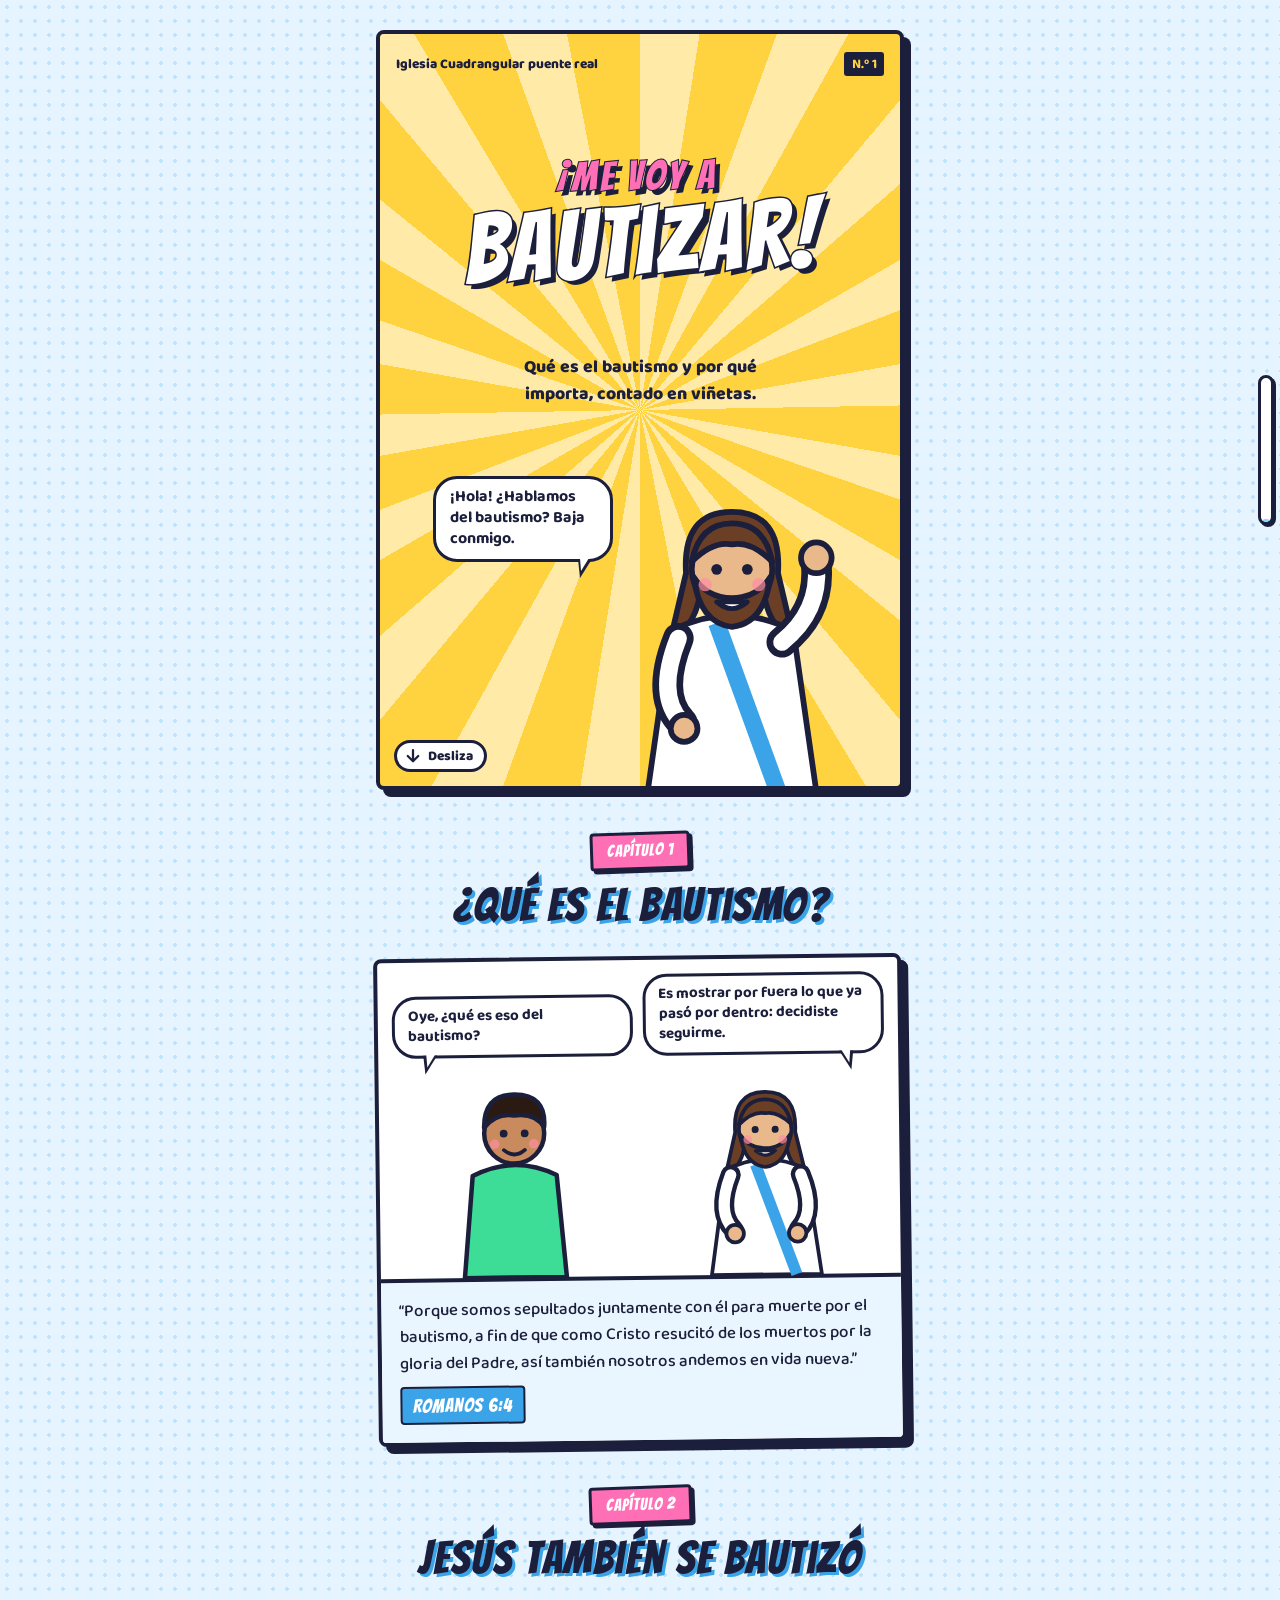
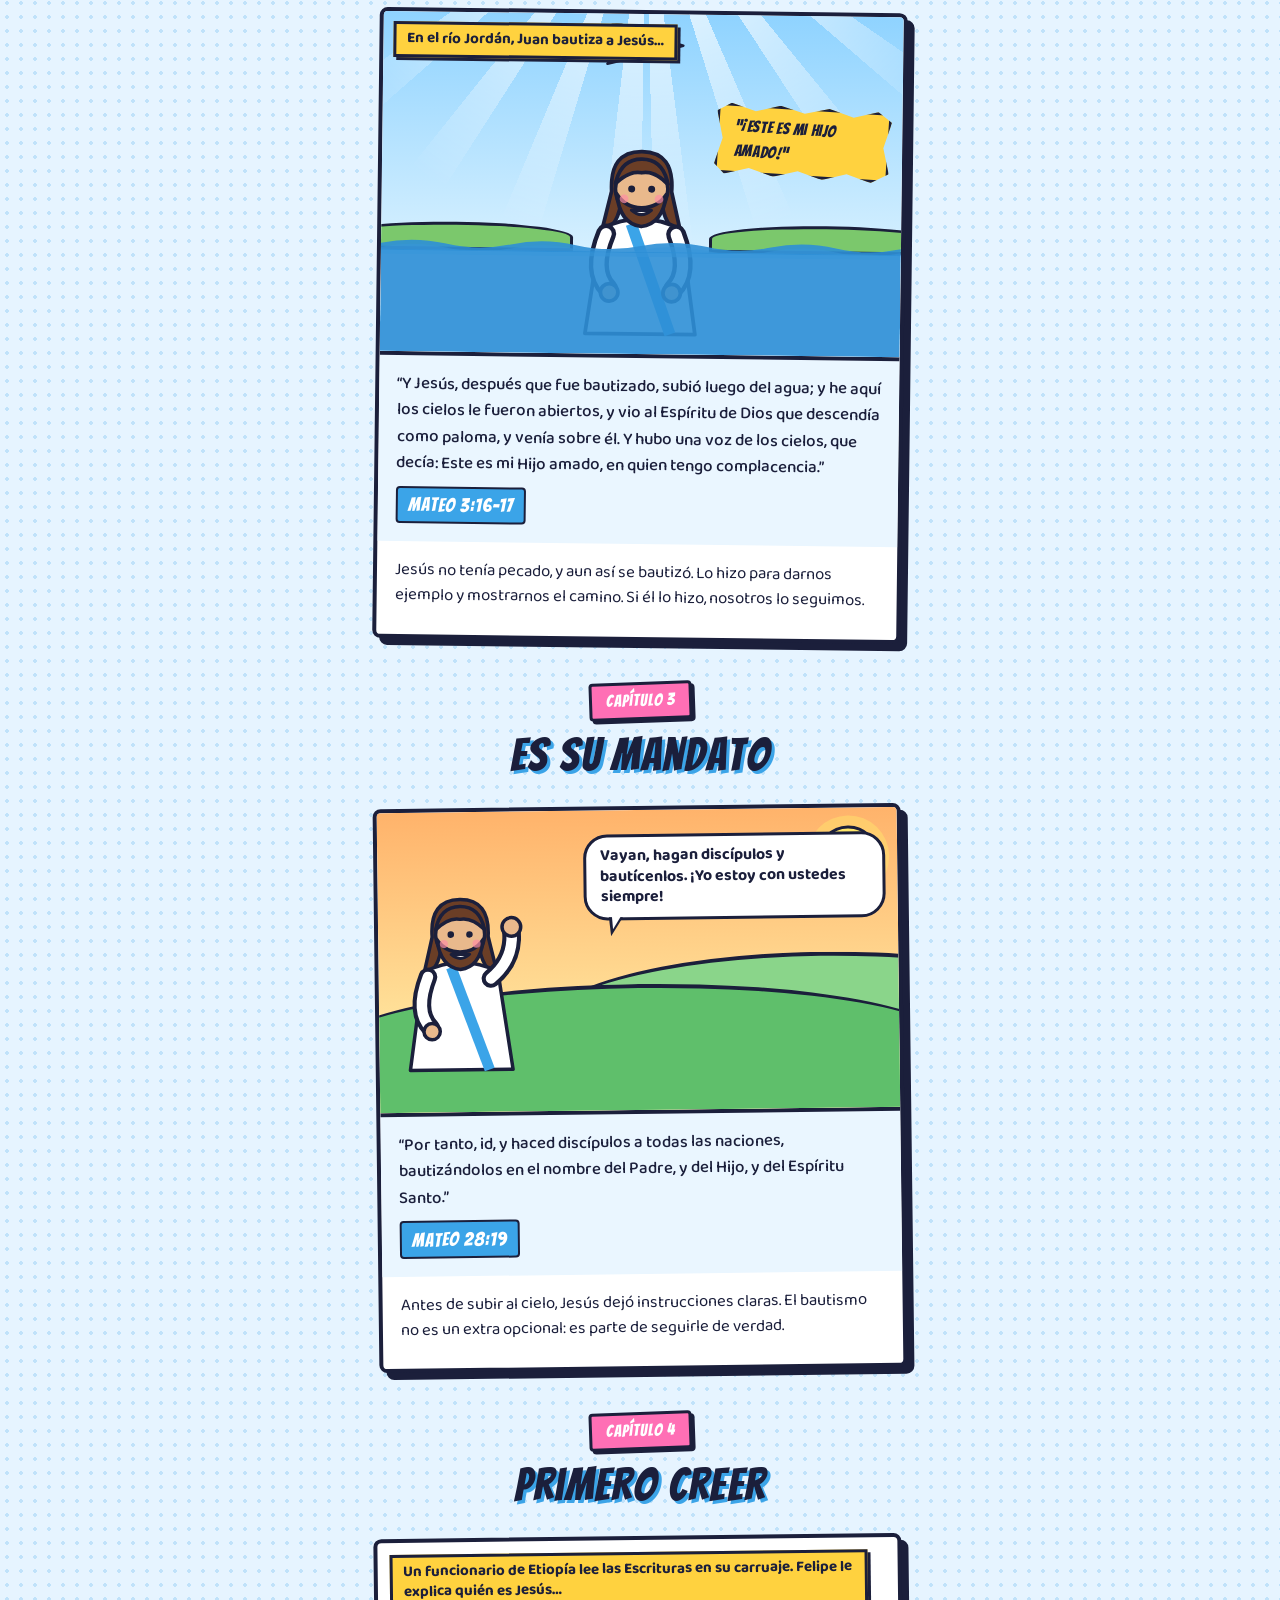
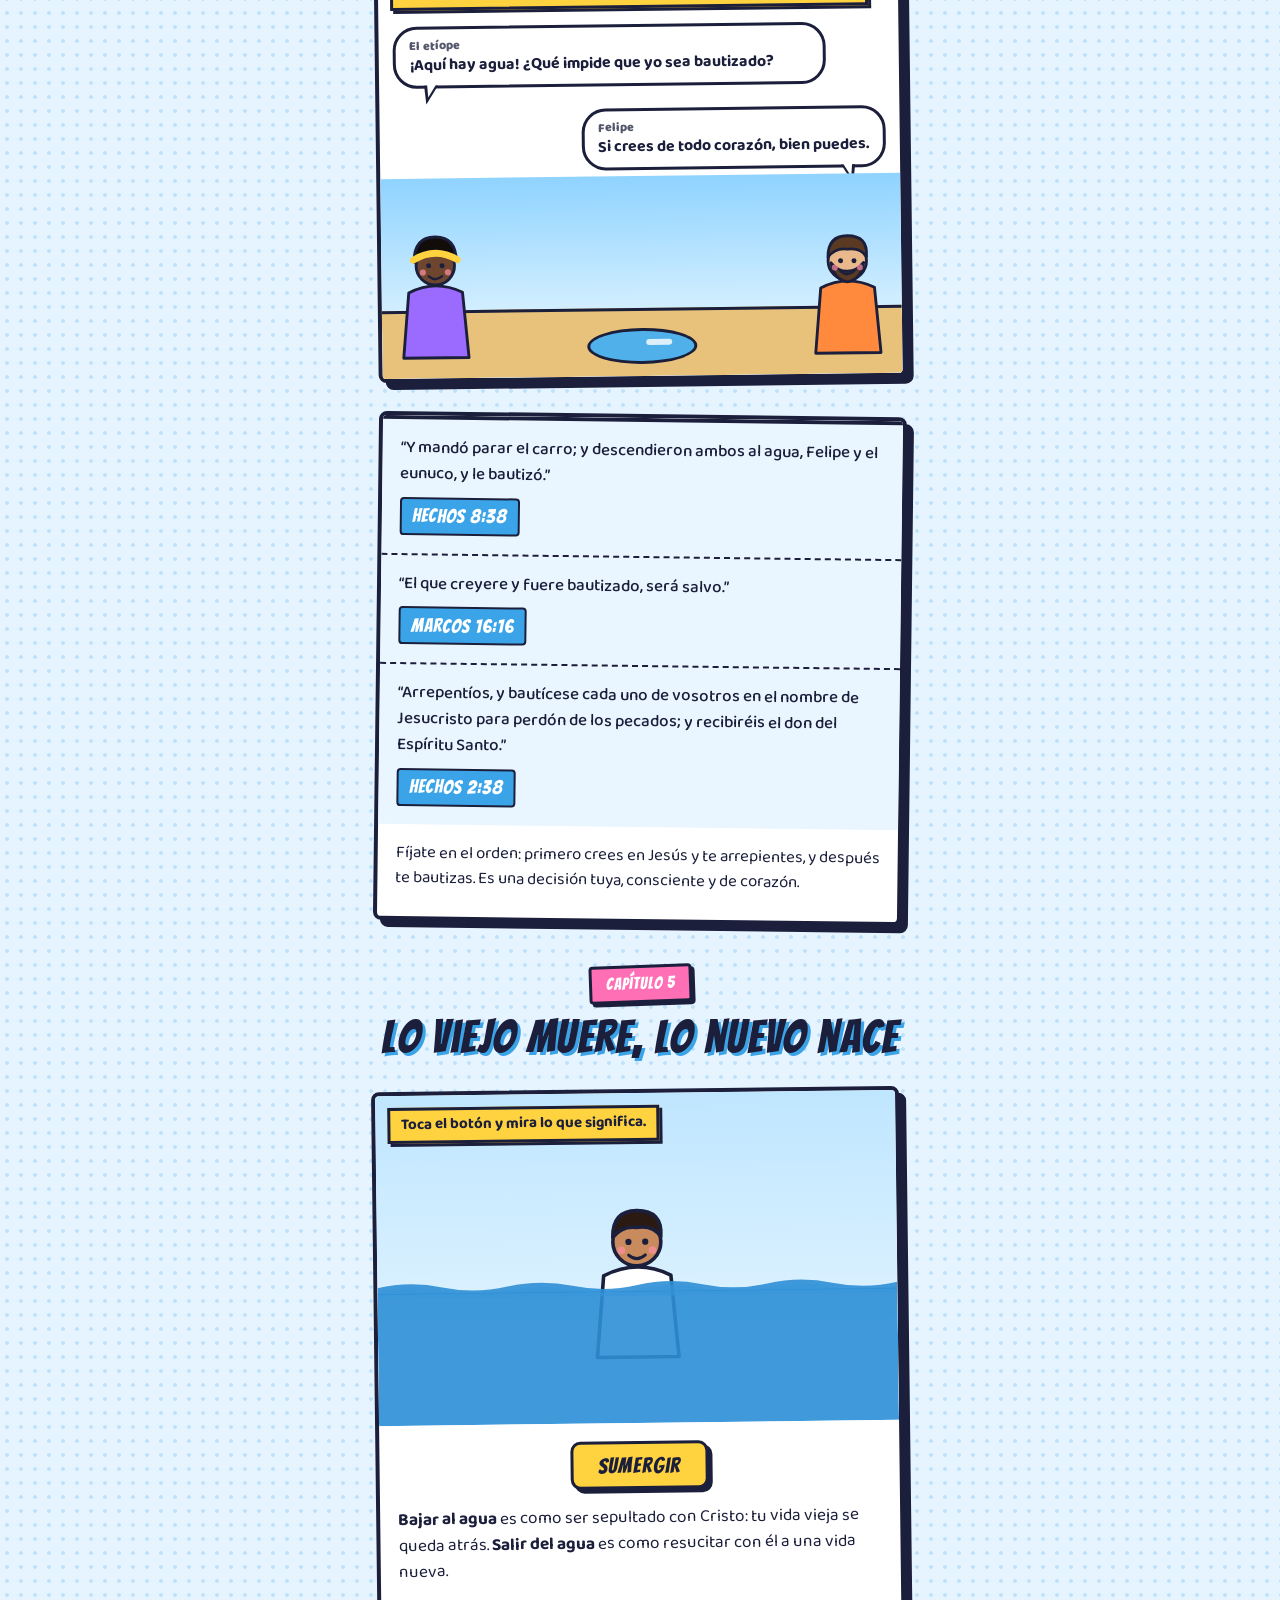
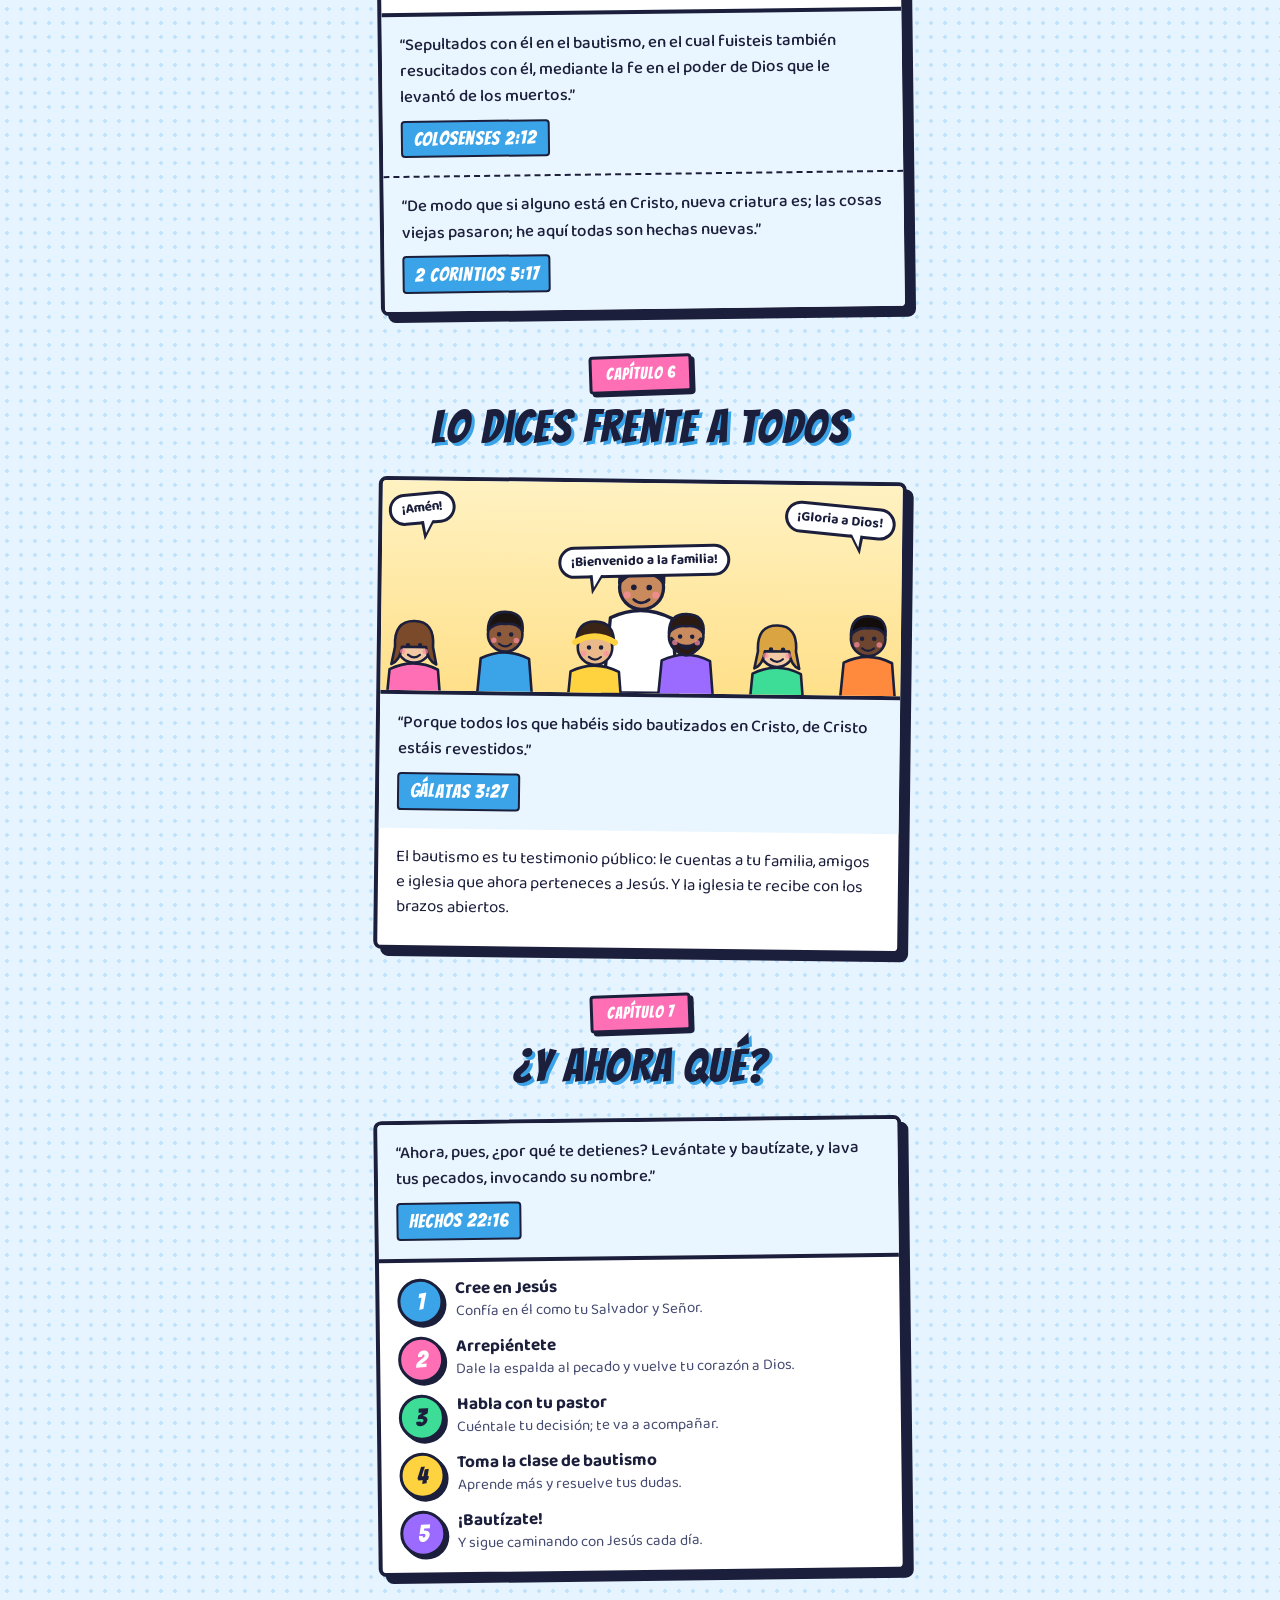
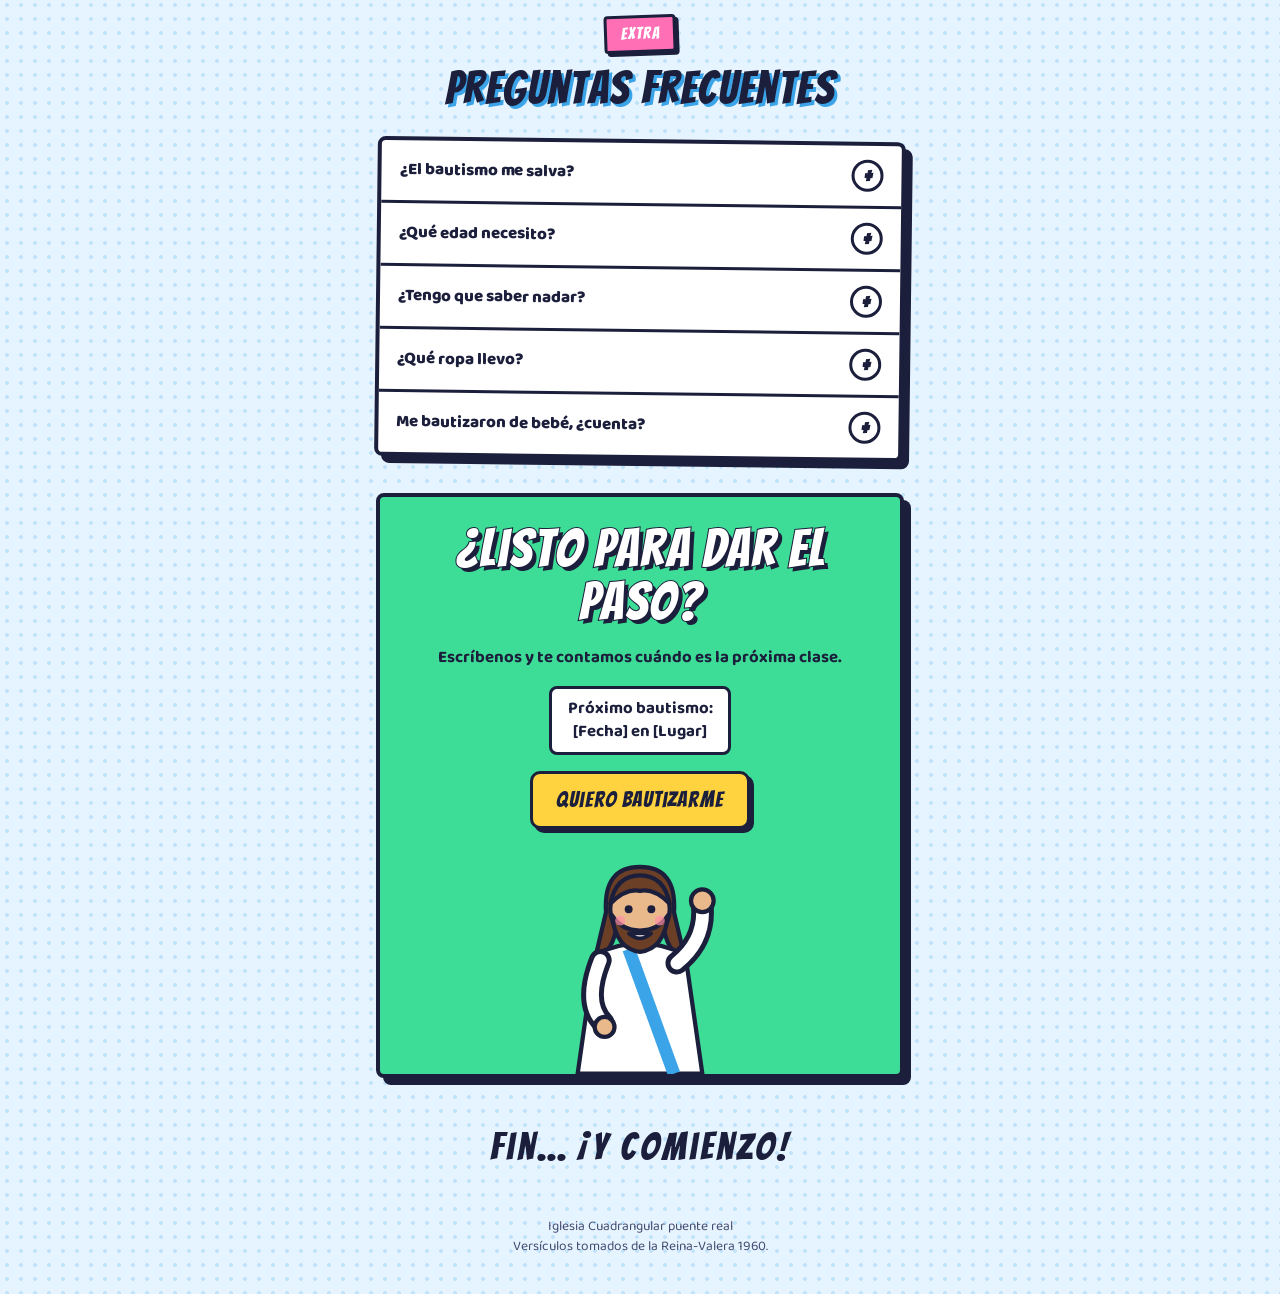
==== bautismo-web/index.html @ 531e1cd7 "bautizmo" ====
<!DOCTYPE html>
<html lang="es">
<head>
<meta charset="UTF-8">
<meta name="viewport" content="width=device-width, initial-scale=1, viewport-fit=cover">
<title>El bautismo: un paso de fe</title>
<meta name="theme-color" content="#FFD23F">
<meta name="description" content="Qué es el bautismo, por qué es importante y qué dice la Biblia, contado como una historieta.">
<link rel="preconnect" href="https://fonts.googleapis.com">
<link rel="preconnect" href="https://fonts.gstatic.com" crossorigin>
<link href="https://fonts.googleapis.com/css2?family=Bangers&family=Baloo+2:wght@500;700;800&display=swap" rel="stylesheet">
<link rel="stylesheet" href="css/styles.css">
</head>
<body>

<div class="gauge" aria-hidden="true"><i id="level"></i></div>

<main class="strip">

  <!-- PORTADA -->
  <header class="panel cover" id="inicio">
    <div class="issue">
      <!-- Cambia el nombre de tu iglesia aquí -->
      <span>Iglesia Cuadrangular puente real</span>
      <b>N.º 1</b>
    </div>
    <h1 class="title"><small>¡Me voy a</small>bautizar!</h1>
    <p class="subtitle">Qué es el bautismo y por qué importa, contado en viñetas.</p>
    <div class="cover-stage">
      <div class="bubble">¡Hola! ¿Hablamos del bautismo? Baja conmigo.</div>
      <div class="cover-jesus" data-art="jesus"></div>
    </div>
    <div class="scroll-hint" aria-hidden="true">
      <svg width="18" height="18" viewBox="0 0 24 24" fill="none" stroke="#1B1F3B" stroke-width="3" stroke-linecap="round" stroke-linejoin="round"><path d="M12 4v15M5 12l7 7 7-7"/></svg>
      Desliza
    </div>
  </header>

  <!-- CAPÍTULO 1 -->
  <div class="chapter reveal"><span>Capítulo 1</span><h2>¿Qué es el bautismo?</h2></div>

  <section class="panel reveal tilt-l">
    <div class="duo">
      <div class="bubble pop d1">Oye, ¿qué es eso del bautismo?</div>
      <div class="bubble right pop d2" style="--o:80% 100%">Es mostrar por fuera lo que ya pasó por dentro: decidiste seguirme.</div>
      <div class="who" data-art="youth"></div>
      <div class="who" data-art="jesusCalm"></div>
    </div>
    <div class="verse">
      <blockquote>“Porque somos sepultados juntamente con él para muerte por el bautismo, a fin de que como Cristo resucitó de los muertos por la gloria del Padre, así también nosotros andemos en vida nueva.”</blockquote>
      <cite>Romanos 6:4</cite>
    </div>
  </section>

  <!-- CAPÍTULO 2 -->
  <div class="chapter reveal"><span>Capítulo 2</span><h2>Jesús también se bautizó</h2></div>

  <section class="panel reveal tilt-r">
    <div class="scene sky jordan">
      <div class="rays"></div>
      <div class="cap pop d1" style="position:absolute;left:10px;top:10px;z-index:4;--o:0 0">En el río Jordán, Juan bautiza a Jesús…</div>
      <div class="dove" data-art="dove"></div>
      <div class="shout voice pop d3" style="--o:100% 0">“¡Este es mi Hijo amado!”</div>
      <div class="bank l"></div><div class="bank r"></div>
      <div class="jesus-river" data-art="jesusCalm"></div>
      <div class="waves" style="--h:30%" data-art="waves"></div>
    </div>
    <div class="verse">
      <blockquote>“Y Jesús, después que fue bautizado, subió luego del agua; y he aquí los cielos le fueron abiertos, y vio al Espíritu de Dios que descendía como paloma, y venía sobre él. Y hubo una voz de los cielos, que decía: Este es mi Hijo amado, en quien tengo complacencia.”</blockquote>
      <cite>Mateo 3:16-17</cite>
    </div>
    <div class="pad"><p>Jesús no tenía pecado, y aun así se bautizó. Lo hizo para darnos ejemplo y mostrarnos el camino. Si él lo hizo, nosotros lo seguimos.</p></div>
  </section>

  <!-- CAPÍTULO 3 -->
  <div class="chapter reveal"><span>Capítulo 3</span><h2>Es su mandato</h2></div>

  <section class="panel reveal tilt-l">
    <div class="scene dusk hill">
      <div class="sunball"></div>
      <div class="mount b"></div><div class="mount"></div>
      <div class="jesus-hill" data-art="jesus"></div>
      <div class="bubble pop d1">Vayan, hagan discípulos y bautícenlos. ¡Yo estoy con ustedes siempre!</div>
    </div>
    <div class="verse">
      <blockquote>“Por tanto, id, y haced discípulos a todas las naciones, bautizándolos en el nombre del Padre, y del Hijo, y del Espíritu Santo.”</blockquote>
      <cite>Mateo 28:19</cite>
    </div>
    <div class="pad"><p>Antes de subir al cielo, Jesús dejó instrucciones claras. El bautismo no es un extra opcional: es parte de seguirle de verdad.</p></div>
  </section>

  <!-- CAPÍTULO 4 -->
  <div class="chapter reveal"><span>Capítulo 4</span><h2>Primero creer</h2></div>

  <div class="row">
    <section class="panel reveal tilt-l" style="grid-column:1/-1">
      <div class="cap pop d1" style="margin:12px 12px 0;--o:0 0">Un funcionario de Etiopía lee las Escrituras en su carruaje. Felipe le explica quién es Jesús…</div>
      <div class="talk">
        <div class="bubble pop d2"><span class="label">El etíope</span>¡Aquí hay agua! ¿Qué impide que yo sea bautizado?</div>
        <div class="bubble right pop d3" style="--o:80% 100%"><span class="label">Felipe</span>Si crees de todo corazón, bien puedes.</div>
      </div>
      <div class="scene sky road">
        <div class="ground"></div>
        <div class="who l" data-art="eunuco"></div>
        <div class="pond"></div>
        <div class="who r" data-art="felipe"></div>
      </div>
    </section>
  </div>

  <section class="panel reveal tilt-r">
    <div class="verse">
      <blockquote>“Y mandó parar el carro; y descendieron ambos al agua, Felipe y el eunuco, y le bautizó.”</blockquote>
      <cite>Hechos 8:38</cite>
    </div>
    <div class="verse">
      <blockquote>“El que creyere y fuere bautizado, será salvo.”</blockquote>
      <cite>Marcos 16:16</cite>
    </div>
    <div class="verse">
      <blockquote>“Arrepentíos, y bautícese cada uno de vosotros en el nombre de Jesucristo para perdón de los pecados; y recibiréis el don del Espíritu Santo.”</blockquote>
      <cite>Hechos 2:38</cite>
    </div>
    <div class="pad"><p>Fíjate en el orden: primero crees en Jesús y te arrepientes, y después te bautizas. Es una decisión tuya, consciente y de corazón.</p></div>
  </section>

  <!-- CAPÍTULO 5 -->
  <div class="chapter reveal"><span>Capítulo 5</span><h2>Lo viejo muere, lo nuevo nace</h2></div>

  <section class="panel reveal tilt-l">
    <div class="scene dunk" id="dunk">
      <div class="cap say" id="dunkSay" aria-live="polite">Toca el botón y mira lo que significa.</div>
      <div class="person" data-art="youthWhite"></div>
      <div class="waves" data-art="waves"></div>
      <span class="bub" style="left:46%"></span><span class="bub"></span><span class="bub" style="left:52%"></span>
      <span class="spark" style="left:26%;top:38%"></span><span class="spark" style="right:24%;top:30%"></span><span class="spark" style="left:44%;top:16%"></span>
    </div>
    <div class="pad center" style="padding-top:18px">
      <button class="btn" id="dunkBtn" type="button">Sumergir</button>
    </div>
    <div class="pad" style="padding-top:0">
      <p class="lead"><strong>Bajar al agua</strong> es como ser sepultado con Cristo: tu vida vieja se queda atrás. <strong>Salir del agua</strong> es como resucitar con él a una vida nueva.</p>
    </div>
    <div class="verse">
      <blockquote>“Sepultados con él en el bautismo, en el cual fuisteis también resucitados con él, mediante la fe en el poder de Dios que le levantó de los muertos.”</blockquote>
      <cite>Colosenses 2:12</cite>
    </div>
    <div class="verse">
      <blockquote>“De modo que si alguno está en Cristo, nueva criatura es; las cosas viejas pasaron; he aquí todas son hechas nuevas.”</blockquote>
      <cite>2 Corintios 5:17</cite>
    </div>
  </section>

  <!-- CAPÍTULO 6 -->
  <div class="chapter reveal"><span>Capítulo 6</span><h2>Lo dices frente a todos</h2></div>

  <section class="panel reveal tilt-r">
    <div class="scene crowd">
      <div class="bubble amen a1 pop d1">¡Amén!</div>
      <div class="bubble right amen a2 pop d2" style="--o:80% 100%">¡Gloria a Dios!</div>
      <div class="bubble amen a3 pop d3">¡Bienvenido a la familia!</div>
      <div class="stage" data-art="youthWhite"></div>
      <div class="heads" data-art="crowd"></div>
    </div>
    <div class="verse">
      <blockquote>“Porque todos los que habéis sido bautizados en Cristo, de Cristo estáis revestidos.”</blockquote>
      <cite>Gálatas 3:27</cite>
    </div>
    <div class="pad"><p>El bautismo es tu testimonio público: le cuentas a tu familia, amigos e iglesia que ahora perteneces a Jesús. Y la iglesia te recibe con los brazos abiertos.</p></div>
  </section>

  <!-- CAPÍTULO 7 -->
  <div class="chapter reveal"><span>Capítulo 7</span><h2>¿Y ahora qué?</h2></div>

  <section class="panel reveal tilt-l">
    <div class="verse" style="border-top:0">
      <blockquote>“Ahora, pues, ¿por qué te detienes? Levántate y bautízate, y lava tus pecados, invocando su nombre.”</blockquote>
      <cite>Hechos 22:16</cite>
    </div>
    <div class="pad" style="border-top:4px solid var(--frame)">
      <ol class="steps">
        <li><div class="n">1</div><div><strong>Cree en Jesús</strong><span>Confía en él como tu Salvador y Señor.</span></div></li>
        <li><div class="n">2</div><div><strong>Arrepiéntete</strong><span>Dale la espalda al pecado y vuelve tu corazón a Dios.</span></div></li>
        <li><div class="n">3</div><div><strong>Habla con tu pastor</strong><span>Cuéntale tu decisión; te va a acompañar.</span></div></li>
        <li><div class="n">4</div><div><strong>Toma la clase de bautismo</strong><span>Aprende más y resuelve tus dudas.</span></div></li>
        <li><div class="n">5</div><div><strong>¡Bautízate!</strong><span>Y sigue caminando con Jesús cada día.</span></div></li>
      </ol>
    </div>
  </section>

  <!-- PREGUNTAS -->
  <div class="chapter reveal"><span>Extra</span><h2>Preguntas frecuentes</h2></div>

  <section class="panel reveal tilt-r">
    <details>
      <summary>¿El bautismo me salva?</summary>
      <div class="ans"><p>La salvación es un regalo de Dios por gracia, por medio de la fe en Jesús (Efesios 2:8-9). El bautismo no te gana la salvación: es tu respuesta de obediencia y tu testimonio público de ella.</p></div>
    </details>
    <details>
      <summary>¿Qué edad necesito?</summary>
      <div class="ans"><p>La Biblia no marca una edad. Lo importante es que entiendas lo que significa y que la decisión sea tuya. Si eres menor de edad, platícalo también con tus papás y con tu pastor.</p></div>
    </details>
    <details>
      <summary>¿Tengo que saber nadar?</summary>
      <div class="ans"><p>No. Alguien de la iglesia te sostiene todo el tiempo. Solo estarás bajo el agua un segundo.</p></div>
    </details>
    <details>
      <summary>¿Qué ropa llevo?</summary>
      <div class="ans"><p>Ropa cómoda y que no se transparente, más una muda seca para cambiarte después. Tu iglesia te dirá si hay algo especial que usar.</p></div>
    </details>
    <details>
      <summary>Me bautizaron de bebé, ¿cuenta?</summary>
      <div class="ans"><p>Muchas iglesias evangélicas bautizan a quienes ya creen y lo deciden por sí mismos. Habla con tu pastor para ver tu caso con calma.</p></div>
    </details>
  </section>

  <!-- FINAL -->
  <section class="panel reveal finale" id="unete">
    <h2>¿Listo para dar el paso?</h2>
    <p>Escríbenos y te contamos cuándo es la próxima clase.</p>
    <!-- Cambia la fecha y el lugar del próximo bautismo -->
    <div class="next">Próximo bautismo:<br>[Fecha] en [Lugar]</div>
    <div>
      <!-- Cambia el número: https://wa.me/52XXXXXXXXXX (código de país + número, sin espacios) -->
      <a class="btn" href="https://wa.me/584147105810" target="_blank" rel="noopener">Quiero bautizarme</a>
    </div>
    <div class="jesus-end" data-art="jesus"></div>
  </section>

  <p class="fin">Fin… ¡y comienzo!</p>
</main>

<footer>
  <p>Iglesia Cuadrangular puente real<br>Versículos tomados de la Reina-Valera 1960.</p>
</footer>

<script src="js/script.js" defer></script>
</body>
</html>
---- bautismo-web/css/styles.css ----
:root{
  --bg:#E6F4FF; --paper:#FFFFFF; --ink:#1B1F3B; --frame:#1B1F3B; --shadow:#1B1F3B;
  --muted:#454B70; --dot:rgba(59,164,232,.22); --verse:#EAF6FF;
  --sky:#3BA4E8; --water:#2E8FD6; --sun:#FFD23F; --mint:#3DDC97; --pink:#FF6FB5;
  --line:#1B1F3B;
  color-scheme:light;
  box-sizing:border-box;
  padding-top:env(safe-area-inset-top,0px);
  padding-bottom:env(safe-area-inset-bottom,0px);
}
@media (prefers-color-scheme:dark){
  :root:not([data-theme="light"]){
    --bg:#11163A; --paper:#1F2652; --ink:#F2F4FF; --frame:#E9ECFF; --shadow:#05071A;
    --muted:#BFC5EC; --dot:rgba(255,255,255,.06); --verse:#283070; color-scheme:dark;
  }
}
:root[data-theme="dark"]{
  --bg:#11163A; --paper:#1F2652; --ink:#F2F4FF; --frame:#E9ECFF; --shadow:#05071A;
  --muted:#BFC5EC; --dot:rgba(255,255,255,.06); --verse:#283070; color-scheme:dark;
}
*,*::before,*::after{box-sizing:border-box}
html{scroll-padding-top:env(safe-area-inset-top,0px);-webkit-text-size-adjust:100%}
body{
  margin:0;background:var(--bg);color:var(--ink);
  font-family:"Baloo 2",system-ui,-apple-system,"Segoe UI",Roboto,sans-serif;
  font-size:1.05rem;line-height:1.5;
  background-image:radial-gradient(var(--dot) 1.6px,transparent 1.7px);
  background-size:14px 14px;
  overflow-x:hidden;
}
img,svg{max-width:100%}
h1,h2,h3,.comic{font-family:"Bangers","Impact","Arial Black",sans-serif;font-weight:400;letter-spacing:.03em;line-height:1}
p{margin:0 0 .6em}

/* ---------- tira de historieta ---------- */
.strip{max-width:560px;margin:0 auto;padding:18px 16px 40px 16px;display:flex;flex-direction:column;gap:26px}
.panel{
  position:relative;background:var(--paper);
  border:4px solid var(--frame);border-radius:8px;
  box-shadow:7px 7px 0 var(--shadow);overflow:hidden;
}
.row{display:grid;grid-template-columns:1fr 1fr;gap:14px}
.row .panel{min-width:0}
.tilt-l{rotate:-.7deg}.tilt-r{rotate:.7deg}

/* entrada tipo "pop" de viñeta (disparada al hacer scroll) */
.reveal{opacity:0;transform:scale(.88) translateY(30px);transition:opacity .45s ease,transform .55s cubic-bezier(.2,1.6,.4,1)}
.reveal.in{opacity:1;transform:none}
.reveal .pop{transform:scale(0);transform-origin:var(--o,20% 100%);transition:transform .45s cubic-bezier(.2,1.8,.4,1)}
.reveal.in .pop{transform:scale(1)}
.reveal.in .pop.d1{transition-delay:.25s}.reveal.in .pop.d2{transition-delay:.55s}.reveal.in .pop.d3{transition-delay:.85s}.reveal.in .pop.d4{transition-delay:1.1s}

/* capítulos */
.chapter{text-align:center;margin:8px 0 -6px}
.chapter span{
  display:inline-block;font-family:"Bangers",Impact,sans-serif;font-size:1.05rem;letter-spacing:.06em;
  background:var(--pink);color:#fff;border:3px solid var(--line);padding:.2em .8em;border-radius:4px;rotate:-2deg;
  box-shadow:3px 3px 0 var(--line)
}
.chapter h2{font-size:clamp(2.1rem,9vw,2.9rem);margin:.25em 0 0;color:var(--ink);text-shadow:3px 3px 0 var(--sky)}

/* cuadros del narrador y globos */
.cap{
  display:inline-block;background:var(--sun);color:#1B1F3B;border:3px solid #1B1F3B;
  padding:.35em .7em;font-weight:700;font-size:.95rem;line-height:1.3;box-shadow:3px 3px 0 #1B1F3B;max-width:92%
}
.bubble{
  position:relative;background:#fff;color:#1B1F3B;border:3px solid #1B1F3B;border-radius:24px;
  padding:.55em .85em;font-weight:700;font-size:1rem;line-height:1.3;
}
.bubble::after,.bubble::before{content:"";position:absolute;border-style:solid}
.bubble::before{left:var(--tx,28px);bottom:-19px;border-width:19px 12px 0 2px;border-color:#1B1F3B transparent transparent transparent}
.bubble::after{left:calc(var(--tx,28px) + 3px);bottom:-12px;border-width:13px 8px 0 1px;border-color:#fff transparent transparent transparent}
.bubble.right{--tx:auto}
.bubble.right::before{left:auto;right:28px;border-width:19px 2px 0 12px}
.bubble.right::after{left:auto;right:31px;border-width:13px 1px 0 8px}
.shout{
  background:var(--sun);color:#1B1F3B;font-family:"Bangers",Impact,sans-serif;font-size:1.25rem;letter-spacing:.04em;
  padding:.5em 1em;border:3px solid #1B1F3B;
  clip-path:polygon(0 12%,8% 0,22% 10%,36% 0,50% 9%,64% 0,78% 10%,92% 0,100% 14%,96% 50%,100% 86%,90% 100%,76% 90%,62% 100%,48% 90%,34% 100%,20% 90%,6% 100%,0 86%,4% 50%);
}

/* versículos */
.verse{margin:0;padding:16px 18px 18px;background:var(--verse);border-top:4px solid var(--frame)}
.verse blockquote{margin:0;font-size:1.06rem;line-height:1.55;font-weight:500}
.verse cite{display:inline-block;margin-top:.5em;font-style:normal;font-family:"Bangers",Impact,sans-serif;font-size:1.2rem;letter-spacing:.05em;
  background:var(--sky);color:#fff;padding:.12em .55em;border:2px solid var(--line);border-radius:4px}
.verse + .verse{border-top:2px dashed var(--frame)}
.pad{padding:16px 18px}
.lead{font-size:1.08rem}

/* escenas ilustradas */
.scene{position:relative;overflow:hidden}
.sky{background:linear-gradient(#8FD3FF,#D6F0FF 70%)}
.dusk{background:linear-gradient(#FFB36B,#FFE29A 70%)}
.char{display:block;width:100%;height:auto;overflow:visible}
.waves{position:absolute;left:0;right:0;bottom:0;height:var(--h,34%);z-index:3;pointer-events:none}
.waves svg{position:absolute;top:-13px;left:0;width:200%;height:14px;animation:wave 5s linear infinite}
.waves svg.back{top:-9px;opacity:.55;animation-duration:8s;animation-direction:reverse}
.waves .body{position:absolute;inset:0;background:rgba(46,143,214,.9)}
@keyframes wave{to{transform:translateX(-50%)}}

/* PORTADA */
.cover{min-height:min(88svh,760px);display:flex;flex-direction:column;justify-content:space-between;padding:18px 16px 0;
  background:var(--sun)}
.cover::before{content:"";position:absolute;inset:-60%;z-index:0;
  background:repeating-conic-gradient(from 0deg,rgba(255,255,255,.55) 0 9deg,transparent 9deg 20deg);
  animation:spin 60s linear infinite}
@keyframes spin{to{transform:rotate(1turn)}}
.cover > *{position:relative;z-index:1}
.issue{display:flex;justify-content:space-between;align-items:center;font-weight:800;font-size:.85rem;color:#1B1F3B}
.issue b{background:#1B1F3B;color:var(--sun);padding:.15em .55em;border-radius:3px}
.title{margin:.25em 0 0;text-align:center;color:#fff;font-size:clamp(3.6rem,19vw,6rem);line-height:.86;
  -webkit-text-stroke:3px #1B1F3B;paint-order:stroke fill;
  text-shadow:5px 5px 0 #1B1F3B,0 0 0 #1B1F3B;rotate:-3deg}
.title small{display:block;font-size:.42em;color:var(--pink);-webkit-text-stroke:2px #1B1F3B;margin-bottom:.15em;rotate:2deg}
.subtitle{text-align:center;font-weight:800;color:#1B1F3B;margin:.8em auto 0;max-width:22ch;font-size:1.1rem}
.cover-stage{display:flex;align-items:flex-end;justify-content:center;gap:4px;margin-top:10px}
.cover-stage .bubble{margin-bottom:46%;max-width:180px;--tx:auto}
.cover-stage .bubble::before{left:auto;right:18px}
.cover-stage .bubble::after{left:auto;right:21px}
.cover-jesus{width:min(52vw,230px);flex:none;margin-bottom:-6px}
.scroll-hint{position:absolute;left:14px;bottom:14px;z-index:4;display:flex;align-items:center;gap:6px;
  background:#fff;color:#1B1F3B;border:3px solid #1B1F3B;border-radius:999px;padding:.2em .8em .2em .5em;font-weight:800;font-size:.85rem}
.scroll-hint svg{animation:bob 1.2s ease-in-out infinite}
@keyframes bob{50%{transform:translateY(4px)}}

/* saludo de Jesús */
.arm-wave{transform-box:fill-box;transform-origin:0% 100%;animation:wave-hand 1.6s ease-in-out infinite}
@keyframes wave-hand{0%,100%{transform:rotate(0)}25%{transform:rotate(-14deg)}75%{transform:rotate(10deg)}}
.blink{transform-box:fill-box;transform-origin:center;animation:blink 4.5s infinite}
@keyframes blink{0%,94%,100%{transform:scaleY(1)}96%{transform:scaleY(.1)}}

/* cap 1: diálogo */
.duo{display:grid;grid-template-columns:1fr 1fr;align-items:end;gap:10px;padding:14px 14px 0}
.duo .bubble{grid-row:1;font-size:.95rem}
.duo .who{grid-row:2;max-width:150px;justify-self:center;width:100%}

/* cap 2: el Jordán */
.jordan{height:340px}
.rays{position:absolute;left:50%;top:-140px;width:560px;height:560px;translate:-50% 0;
  background:repeating-conic-gradient(from 180deg at 50% 0,rgba(255,255,255,.75) 0 6deg,transparent 6deg 16deg);
  mask-image:radial-gradient(circle at 50% 0,#000 20%,transparent 60%);-webkit-mask-image:radial-gradient(circle at 50% 0,#000 20%,transparent 60%);
  opacity:0;transition:opacity 1.2s .3s}
.in .rays{opacity:1}
.dove{position:absolute;left:50%;top:6px;width:84px;translate:-50% 0;z-index:2;transform:translateY(-120px);transition:transform 1.6s cubic-bezier(.3,1.2,.4,1) .4s}
.in .dove{transform:translateY(0)}
.dove .wing{transform-box:fill-box;transform-origin:80% 100%;animation:flap .5s ease-in-out infinite alternate}
@keyframes flap{to{transform:scaleY(-.6)}}
.jordan .jesus-river{position:absolute;left:50%;bottom:6%;width:150px;translate:-50% 0;z-index:2}
.voice{position:absolute;right:10px;top:96px;z-index:4;max-width:175px;font-size:1.02rem;rotate:3deg}
.bank{position:absolute;bottom:30%;height:28px;width:45%;background:#7BC86C;border:3px solid #1B1F3B;border-radius:50% 50% 0 0;z-index:1}
.bank.l{left:-8%}.bank.r{right:-8%}

/* cap 3: monte */
.hill{height:300px}
.hill .mount{position:absolute;bottom:0;left:-10%;right:-10%;height:42%;background:#5FBF6B;border-top:4px solid #1B1F3B;border-radius:50% 50% 0 0}
.hill .mount.b{height:52%;left:30%;right:-40%;background:#8AD58A;z-index:0}
.hill .sunball{position:absolute;right:18px;top:18px;width:62px;height:62px;border-radius:50%;background:#FFE76A;border:3px solid #1B1F3B;box-shadow:0 0 0 10px rgba(255,231,106,.45)}
.hill .jesus-hill{position:absolute;left:12px;bottom:14%;width:140px;z-index:2}
.hill .bubble{position:absolute;right:12px;top:24px;max-width:58%;z-index:3;--tx:22px}

/* cap 4: Felipe */
.road{height:200px}
.road .ground{position:absolute;left:0;right:0;bottom:0;height:34%;background:#E8C27A;border-top:3px solid #1B1F3B}
.road .pond{position:absolute;left:50%;bottom:6%;width:110px;height:36px;translate:-50% 0;background:#4FB0EA;border:3px solid #1B1F3B;border-radius:50%;z-index:1}
.road .pond::after{content:"";position:absolute;inset:8px 22px auto auto;width:26px;height:6px;border-radius:9px;background:rgba(255,255,255,.8)}
.road .who{position:absolute;bottom:10%;width:96px;z-index:2}
.road .who.l{left:6px}.road .who.r{right:6px}
.talk{display:grid;gap:22px;padding:16px 14px 6px}
.talk .bubble.right{justify-self:end;max-width:88%}
.talk .bubble:not(.right){max-width:88%}
.label{display:block;font-size:.78rem;font-weight:800;opacity:.75;margin-bottom:.1em}

/* cap 5: sumergir */
.dunk{height:330px;background:linear-gradient(#BFE6FF,#EAF7FF)}
.dunk .person{position:absolute;left:50%;bottom:20%;width:120px;translate:-50% 0;z-index:2;transform-origin:50% 100%}
.dunk .waves{--h:40%}
.dunk.dunking .person{animation:dunk 2.4s cubic-bezier(.45,.05,.3,1) forwards}
@keyframes dunk{
  0%{transform:translateY(0) rotate(0)}
  22%{transform:translateY(6%) rotate(-10deg)}
  42%,58%{transform:translateY(92%) rotate(-28deg)}
  84%{transform:translateY(-10%) rotate(4deg)}
  100%{transform:translateY(0) rotate(0)}
}
.bub{position:absolute;bottom:8%;width:12px;height:12px;border-radius:50%;border:2px solid #fff;z-index:4;opacity:0}
.dunking .bub{animation:rise 1.2s ease-out .9s}
.dunking .bub:nth-of-type(2){animation-delay:1.05s;left:56%!important}
.dunking .bub:nth-of-type(3){animation-delay:1.2s}
@keyframes rise{0%{opacity:1;transform:translateY(0)}100%{opacity:0;transform:translateY(-90px)}}
.spark{position:absolute;z-index:5;width:30px;height:30px;background:var(--sun);border:2px solid #1B1F3B;
  clip-path:polygon(50% 0,61% 38%,100% 50%,61% 62%,50% 100%,39% 62%,0 50%,39% 38%);transform:scale(0)}
.done .spark{animation:sparkle .6s cubic-bezier(.2,1.8,.4,1) forwards}
.done .spark:nth-of-type(5){animation-delay:.1s}.done .spark:nth-of-type(6){animation-delay:.2s}
@keyframes sparkle{to{transform:scale(1) rotate(25deg)}}
.dunk .say{position:absolute;left:12px;top:12px;z-index:5;max-width:75%}
.btn{
  display:inline-flex;align-items:center;justify-content:center;gap:.4em;cursor:pointer;
  font-family:"Bangers",Impact,sans-serif;font-size:1.35rem;letter-spacing:.05em;text-decoration:none;
  background:var(--sun);color:#1B1F3B;border:3px solid #1B1F3B;border-radius:10px;padding:.45em 1.1em;
  box-shadow:4px 4px 0 #1B1F3B;transition:transform .1s,box-shadow .1s
}
.btn:active{transform:translate(4px,4px);box-shadow:0 0 0 #1B1F3B}
.btn:focus-visible,summary:focus-visible,a:focus-visible{outline:3px solid var(--pink);outline-offset:3px}
.btn.alt{background:var(--mint)}
.center{text-align:center}

/* cap 6: público */
.crowd{height:210px;background:linear-gradient(#FFF2C2,#FFE08A)}
.crowd .stage{position:absolute;left:50%;bottom:0;width:110px;translate:-50% 0;z-index:1}
.crowd .heads{position:absolute;left:-10px;right:-10px;bottom:-26px;display:flex;justify-content:space-between;z-index:2}
.crowd .heads > div{width:16%}
.crowd .heads > div:nth-child(odd){translate:0 12px}
.crowd .amen{position:absolute;z-index:3;font-size:.85rem;padding:.3em .7em}
.amen.a1{left:8px;top:14px;rotate:-6deg}.amen.a2{right:8px;top:22px;rotate:5deg}.amen.a3{left:34%;top:64px;rotate:-2deg}
.clap{animation:clap .5s ease-in-out infinite alternate}
@keyframes clap{to{transform:translateY(-5px)}}

/* cap 7: pasos */
.steps{list-style:none;margin:0;padding:0;display:grid;gap:12px}
.steps li{display:grid;grid-template-columns:46px 1fr;gap:12px;align-items:center}
.steps .n{width:46px;height:46px;display:grid;place-items:center;border-radius:50%;border:3px solid var(--line);
  font-family:"Bangers",Impact,sans-serif;font-size:1.5rem;background:var(--sky);color:#fff;box-shadow:3px 3px 0 var(--line)}
.steps li:nth-child(2) .n{background:var(--pink)}.steps li:nth-child(3) .n{background:var(--mint);color:#1B1F3B}
.steps li:nth-child(4) .n{background:var(--sun);color:#1B1F3B}.steps li:nth-child(5) .n{background:#9B6BFF}
.steps strong{display:block;font-size:1.08rem;line-height:1.2}
.steps span{color:var(--muted);font-size:.95rem;line-height:1.35}

/* preguntas */
details{border-top:3px solid var(--frame)}
details:first-of-type{border-top:0}
summary{cursor:pointer;list-style:none;padding:14px 18px;font-weight:800;font-size:1.05rem;display:flex;justify-content:space-between;gap:12px;align-items:center}
summary::-webkit-details-marker{display:none}
summary::after{content:"+";font-family:"Bangers",Impact,sans-serif;font-size:1.6rem;line-height:1;flex:none;width:32px;height:32px;display:grid;place-items:center;
  border:3px solid var(--frame);border-radius:50%;transition:transform .25s}
details[open] summary::after{transform:rotate(45deg);background:var(--sun);color:#1B1F3B}
details .ans{padding:0 18px 16px;color:var(--muted)}
details[open] .ans{animation:drop .3s ease-out}
@keyframes drop{from{opacity:0;transform:translateY(-6px)}}

/* final */
.finale{background:var(--mint);text-align:center;padding:26px 18px 0}
.finale h2{font-size:clamp(2.4rem,11vw,3.3rem);color:#fff;-webkit-text-stroke:2px #1B1F3B;paint-order:stroke fill;text-shadow:4px 4px 0 #1B1F3B;margin:0 0 .3em}
.finale p{color:#1B1F3B;font-weight:700}
.finale .next{display:inline-block;background:#fff;color:#1B1F3B;border:3px solid #1B1F3B;border-radius:8px;padding:.5em .9em;margin:.4em 0 1em;font-weight:700;line-height:1.35}
.finale .jesus-end{width:170px;margin:18px auto 0}
.fin{font-family:"Bangers",Impact,sans-serif;text-align:center;font-size:2.4rem;letter-spacing:.08em;color:var(--ink);margin:6px 0 0}
footer{text-align:center;color:var(--muted);font-size:.85rem;padding:0 16px 30px}

/* medidor de "profundidad" */
.gauge{position:fixed;right:6px;top:50%;translate:0 -50%;z-index:20;width:16px;height:150px;border:3px solid var(--frame);
  border-radius:10px;background:var(--paper);overflow:hidden;box-shadow:2px 2px 0 var(--shadow)}
.gauge i{position:absolute;left:0;right:0;bottom:0;height:0;background:var(--water)}
.gauge i::before{content:"";position:absolute;left:0;right:0;top:-3px;height:6px;background:#8FD3FF;border-radius:50%}
@media (max-width:380px){ .gauge{height:110px;width:12px;right:3px} .strip{padding-right:20px} }

@media (min-width:640px){ .strip{gap:34px;padding-top:30px} }

@media (prefers-reduced-motion:reduce){
  *,*::before,*::after{animation:none!important;transition:none!important}
  .reveal,.reveal .pop{opacity:1;transform:none}
  .dove{transform:none}
  .rays{opacity:1}
}
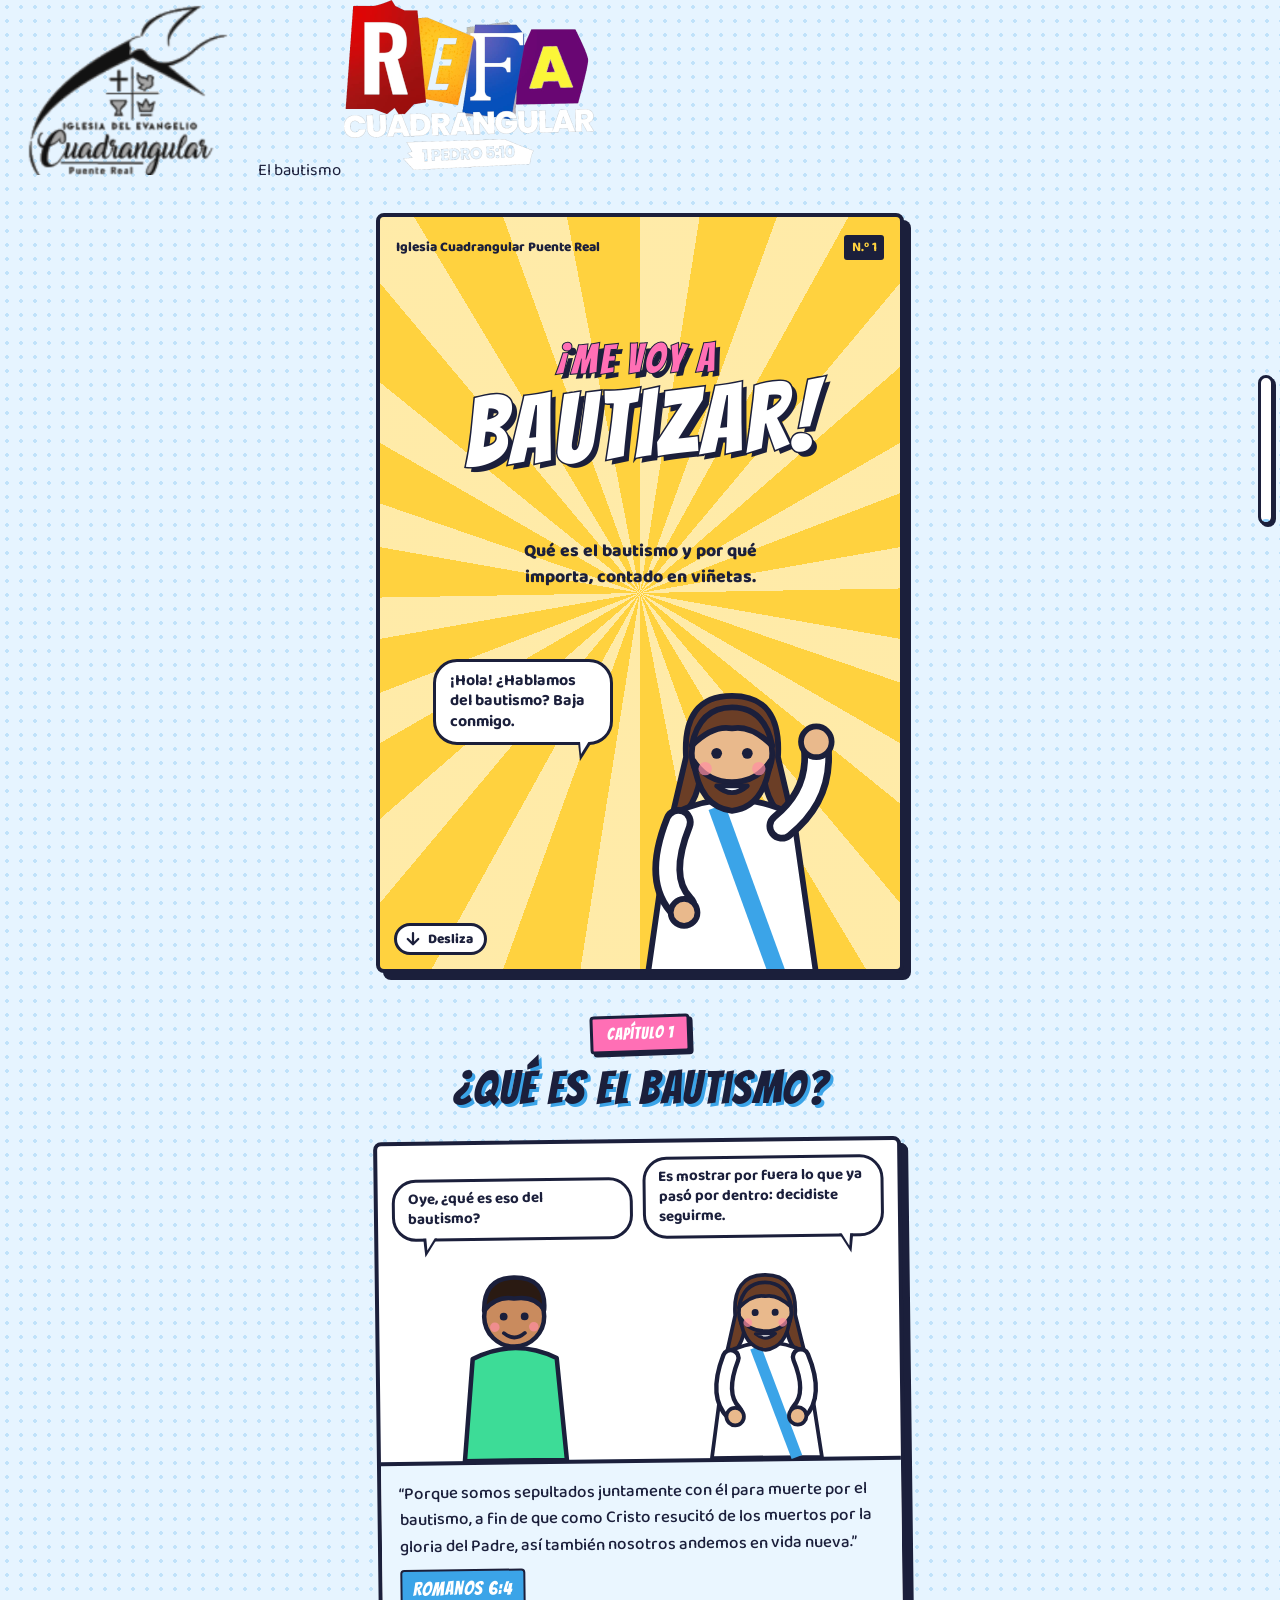
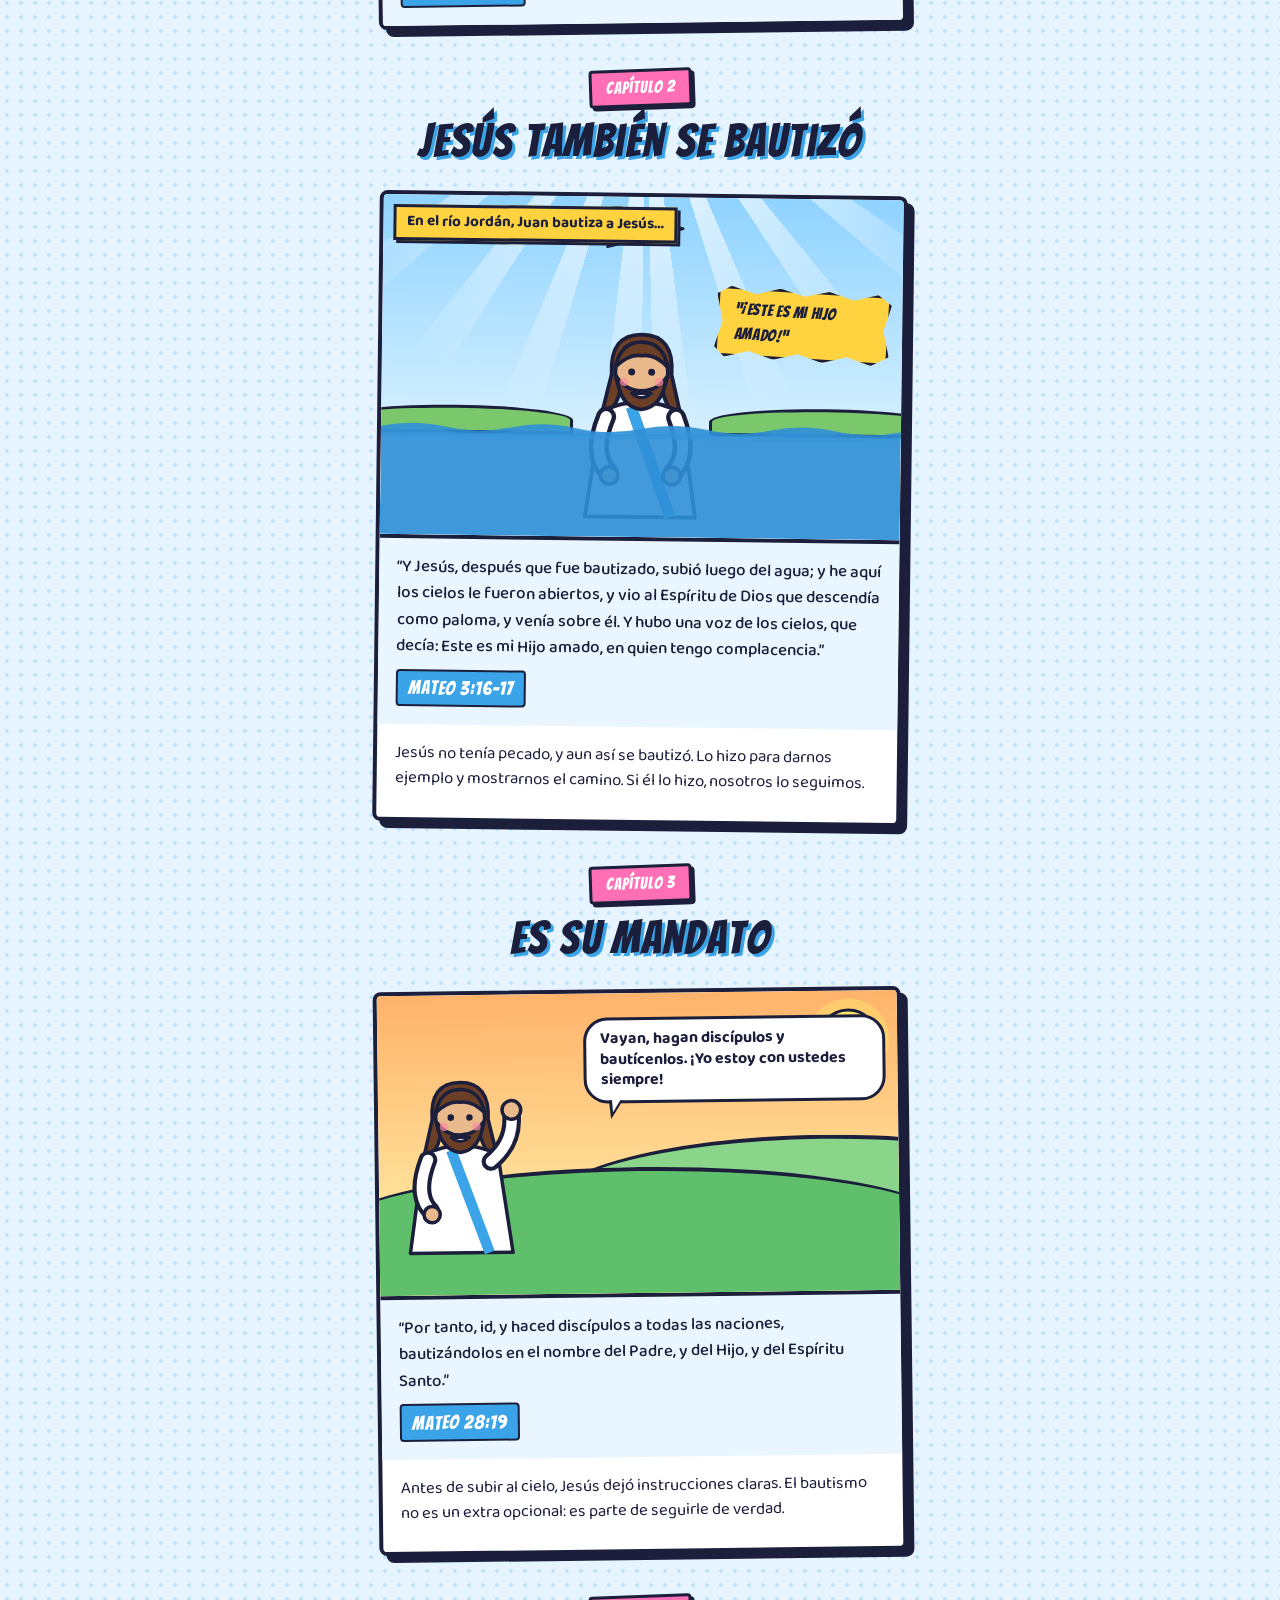
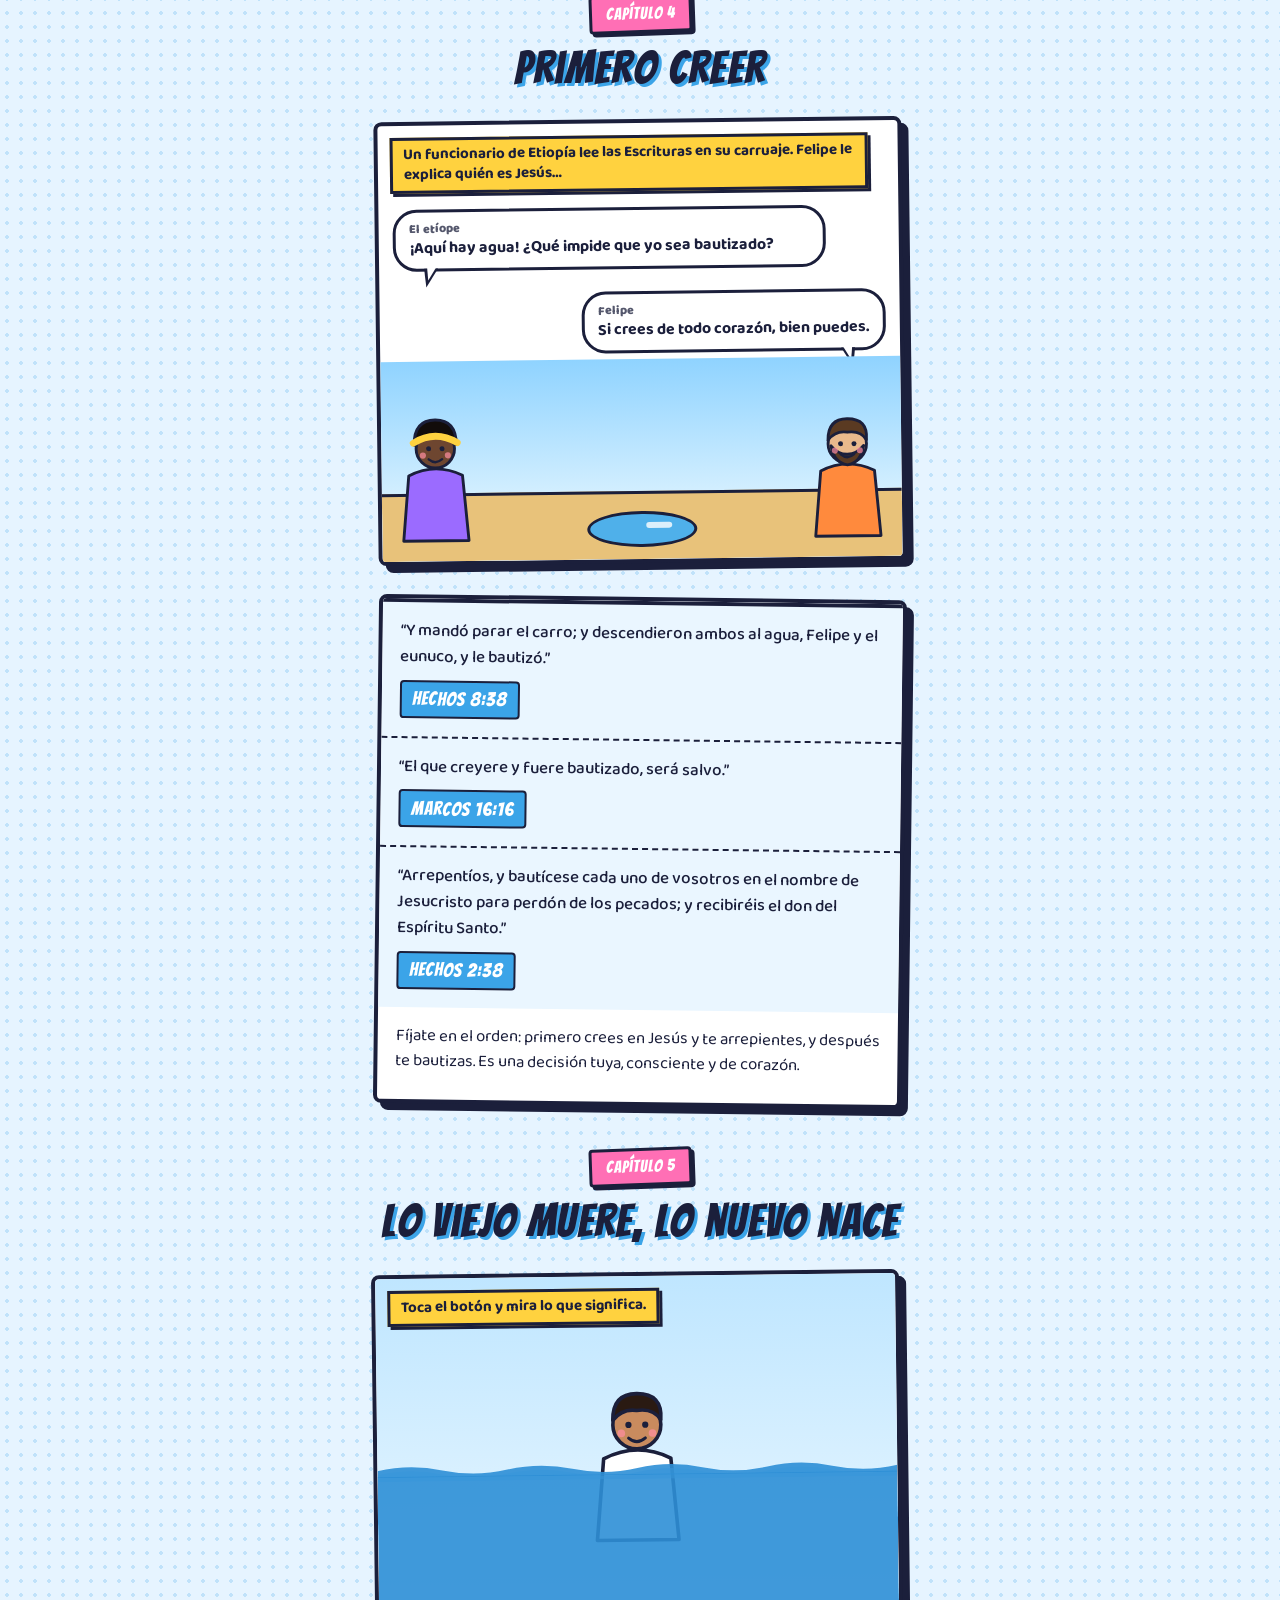
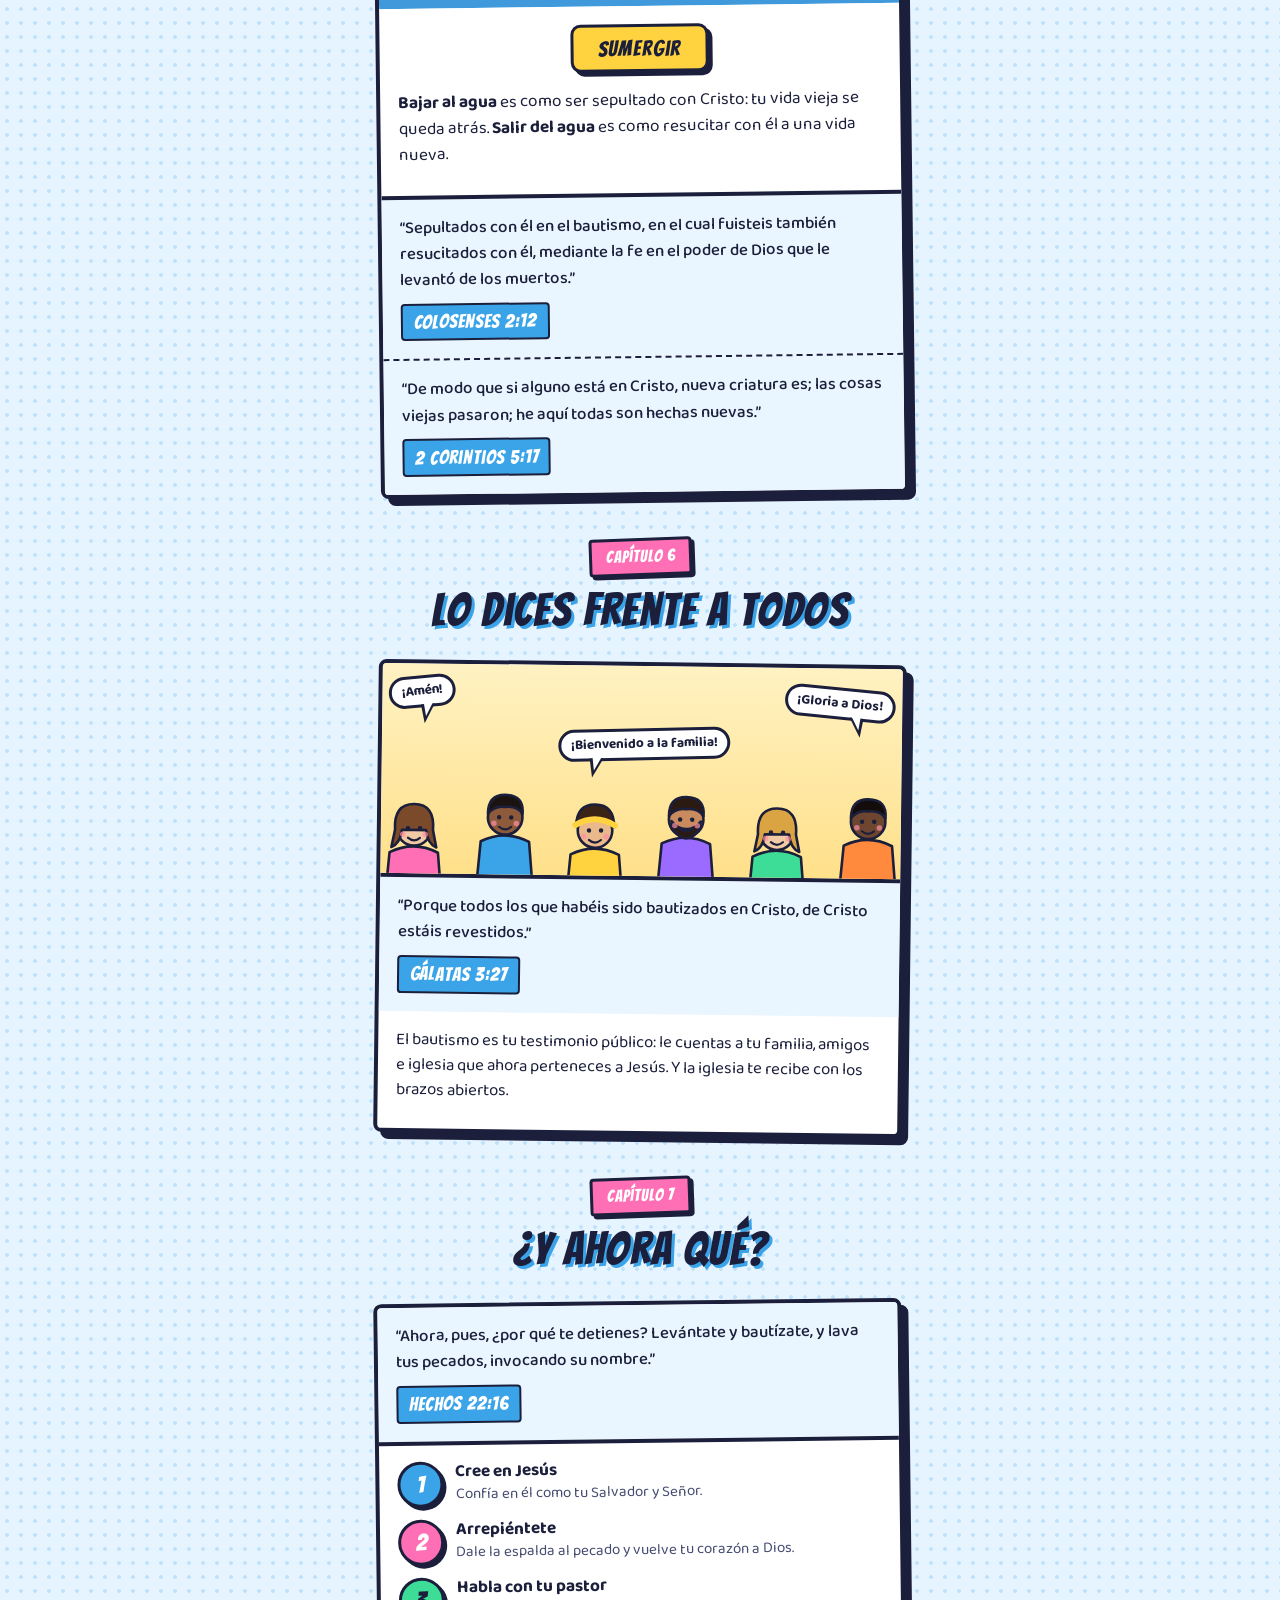
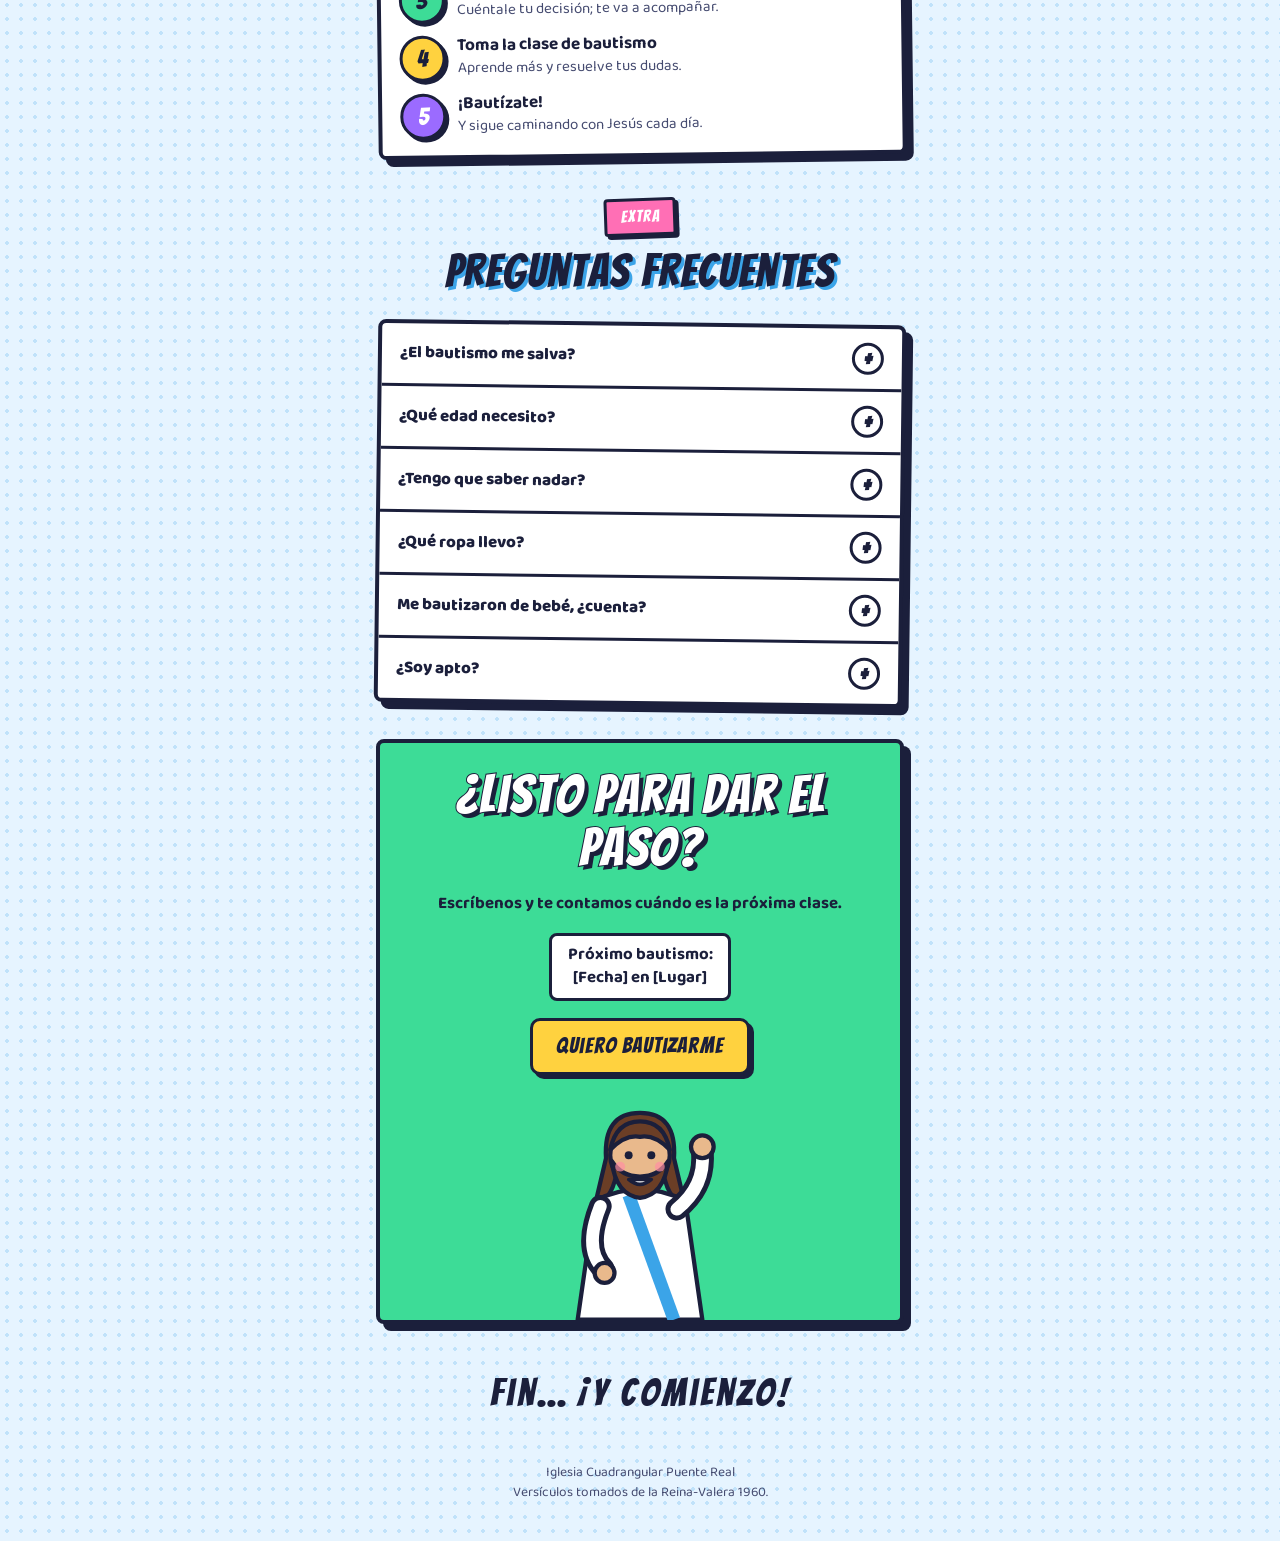
==== commit a4eb3149: "Fix church name casing and update links" ====
--- a/bautismo-web/index.html
+++ b/bautismo-web/index.html
@@ -13,6 +13,13 @@
 </head>
 <body>
 
+<nav class="topbar" aria-label="Iglesia Cuadrangular Puente Real">
+  <!-- Logos: guarda tus archivos en la carpeta img/ con estos nombres (PNG con fondo transparente, versión blanca) -->
+  <a class="logo" href="#inicio"><img src="img/iglesia2logo.png" alt="Iglesia Cuadrangular Puente Real"></a>
+  <span class="topbar-title">El bautismo</span>
+  <span class="logo"><img src="img/refa.png" alt="Logo"></span>
+</nav>
+
 <div class="gauge" aria-hidden="true"><i id="level"></i></div>
 
 <main class="strip">
@@ -20,8 +27,8 @@
   <!-- PORTADA -->
   <header class="panel cover" id="inicio">
     <div class="issue">
-      <!-- Cambia el nombre de tu iglesia aquí -->
-      <span>Iglesia Cuadrangular puente real</span>
+      
+      <span>Iglesia Cuadrangular Puente Real</span>
       <b>N.º 1</b>
     </div>
     <h1 class="title"><small>¡Me voy a</small>bautizar!</h1>
@@ -159,7 +166,7 @@
       <div class="bubble amen a1 pop d1">¡Amén!</div>
       <div class="bubble right amen a2 pop d2" style="--o:80% 100%">¡Gloria a Dios!</div>
       <div class="bubble amen a3 pop d3">¡Bienvenido a la familia!</div>
-      <div class="stage" data-art="youthWhite"></div>
+      <div class="stage" data-art="youthCheer"></div>
       <div class="heads" data-art="crowd"></div>
     </div>
     <div class="verse">
@@ -210,7 +217,11 @@
     </details>
     <details>
       <summary>Me bautizaron de bebé, ¿cuenta?</summary>
-      <div class="ans"><p>Muchas iglesias evangélicas bautizan a quienes ya creen y lo deciden por sí mismos. Habla con tu pastor para ver tu caso con calma.</p></div>
+      <div class="ans"><p>No, no cuenta. Recibiste el bautismo sin tu consentimiento, y bautizarse es una decisión individual y consciente, llena de convicción.</p></div>
+    </details>
+    <details>
+      <summary>¿Soy apto?</summary>
+      <div class="ans"><p>Todos fuimos llamados a ser salvos. No necesitas ser perfecto, solo creer. La madurez espiritual vendrá en tu caminar con el Señor.</p></div>
     </details>
   </section>
 
@@ -221,8 +232,8 @@
     <!-- Cambia la fecha y el lugar del próximo bautismo -->
     <div class="next">Próximo bautismo:<br>[Fecha] en [Lugar]</div>
     <div>
-      <!-- Cambia el número: https://wa.me/52XXXXXXXXXX (código de país + número, sin espacios) -->
-      <a class="btn" href="https://wa.me/584147105810" target="_blank" rel="noopener">Quiero bautizarme</a>
+      <!-- WhatsApp del pastor con mensaje automático "¡Me quiero bautizar!" -->
+      <a class="btn" href="https://wa.me/584147105810?text=%C2%A1Me%20quiero%20bautizar!" target="_blank" rel="noopener">Quiero bautizarme</a>
     </div>
     <div class="jesus-end" data-art="jesus"></div>
   </section>
@@ -231,7 +242,7 @@
 </main>
 
 <footer>
-  <p>Iglesia Cuadrangular puente real<br>Versículos tomados de la Reina-Valera 1960.</p>
+  <p>Iglesia Cuadrangular Puente Real<br>Versículos tomados de la Reina-Valera 1960.</p>
 </footer>
 
 <script src="js/script.js" defer></script>
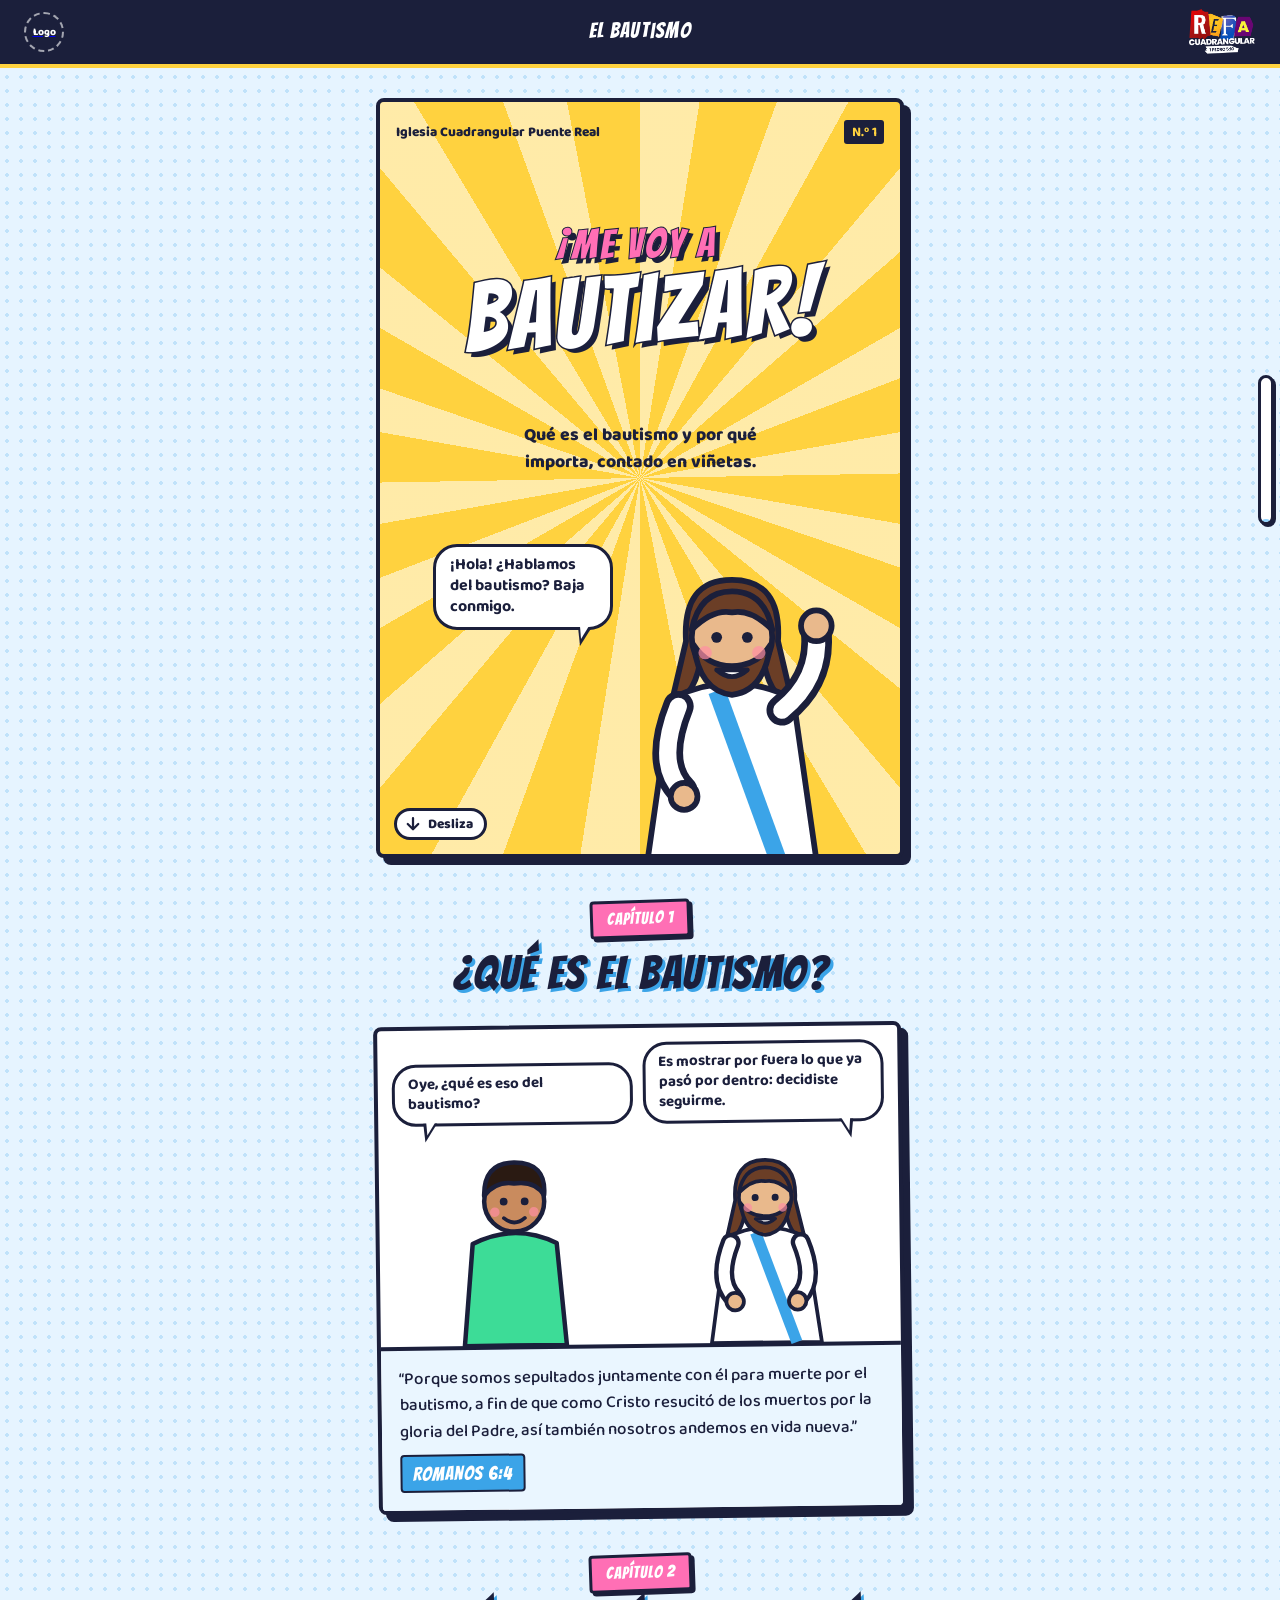
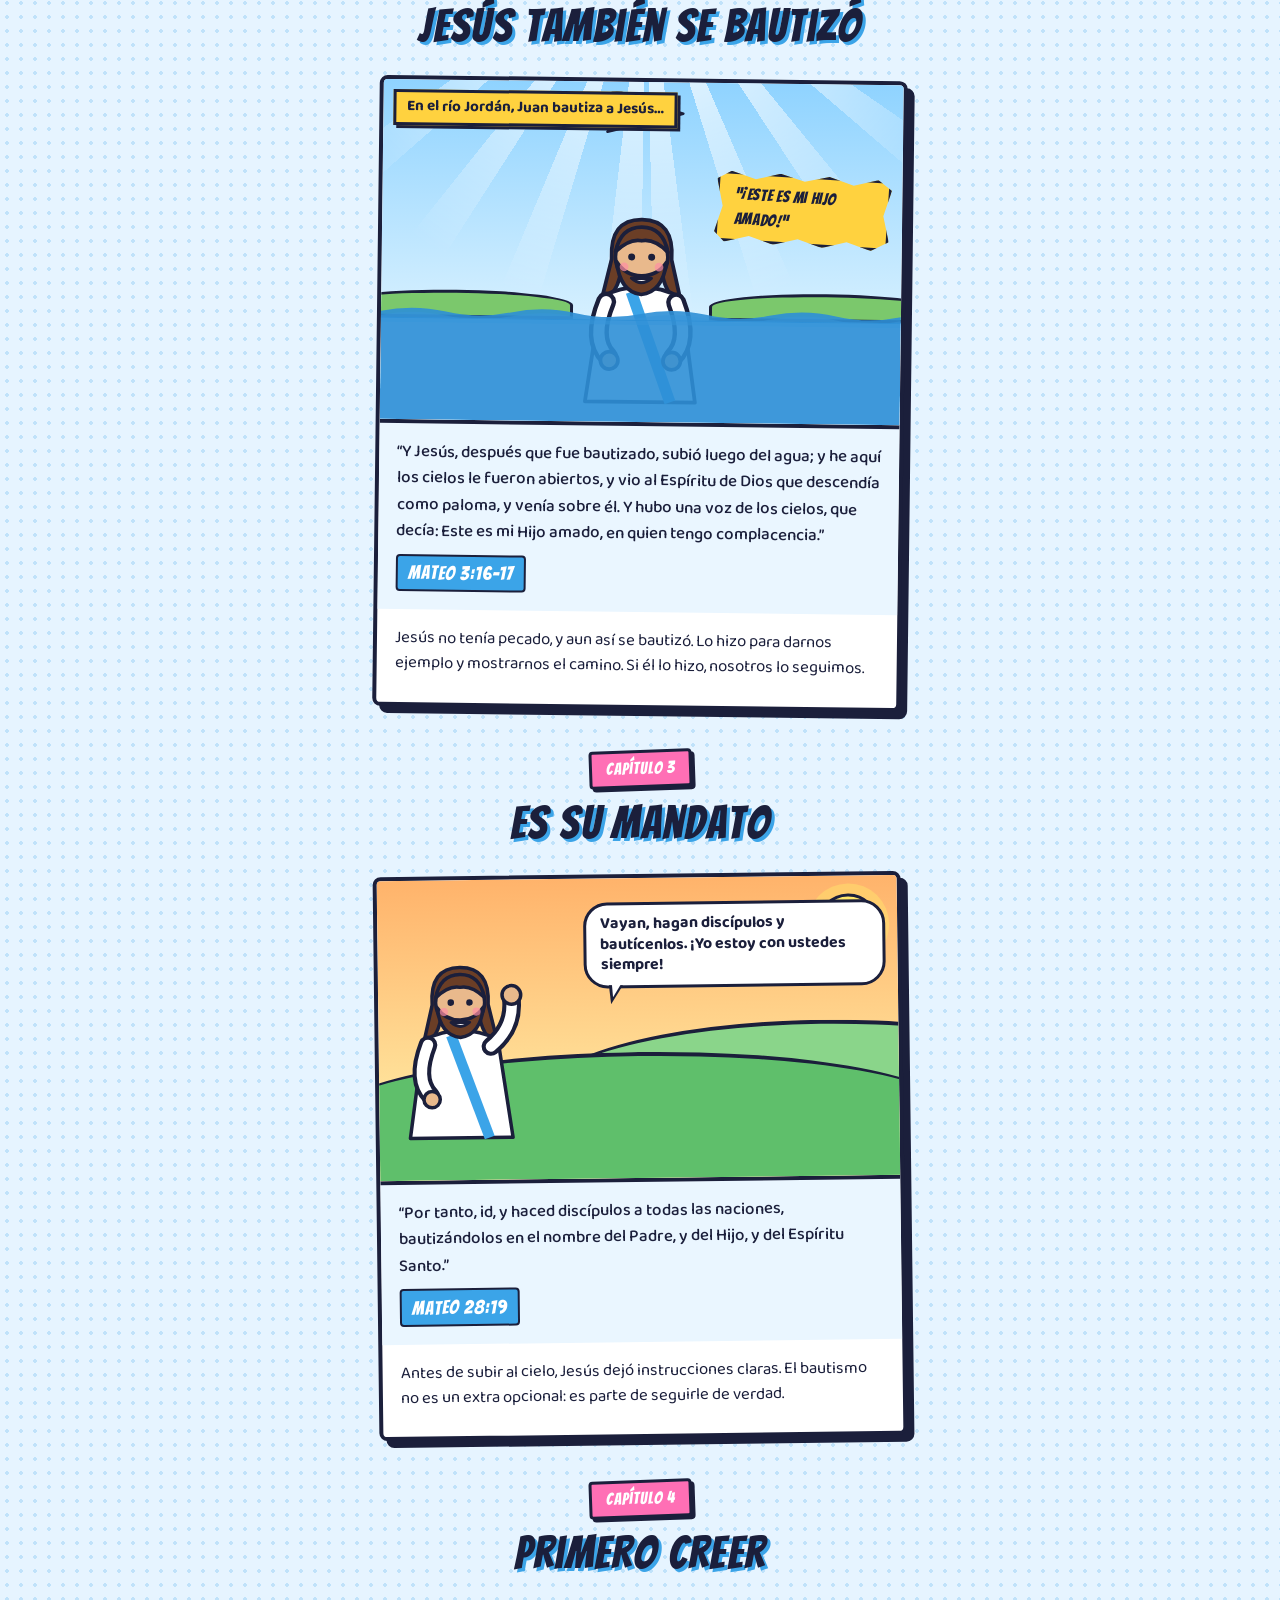
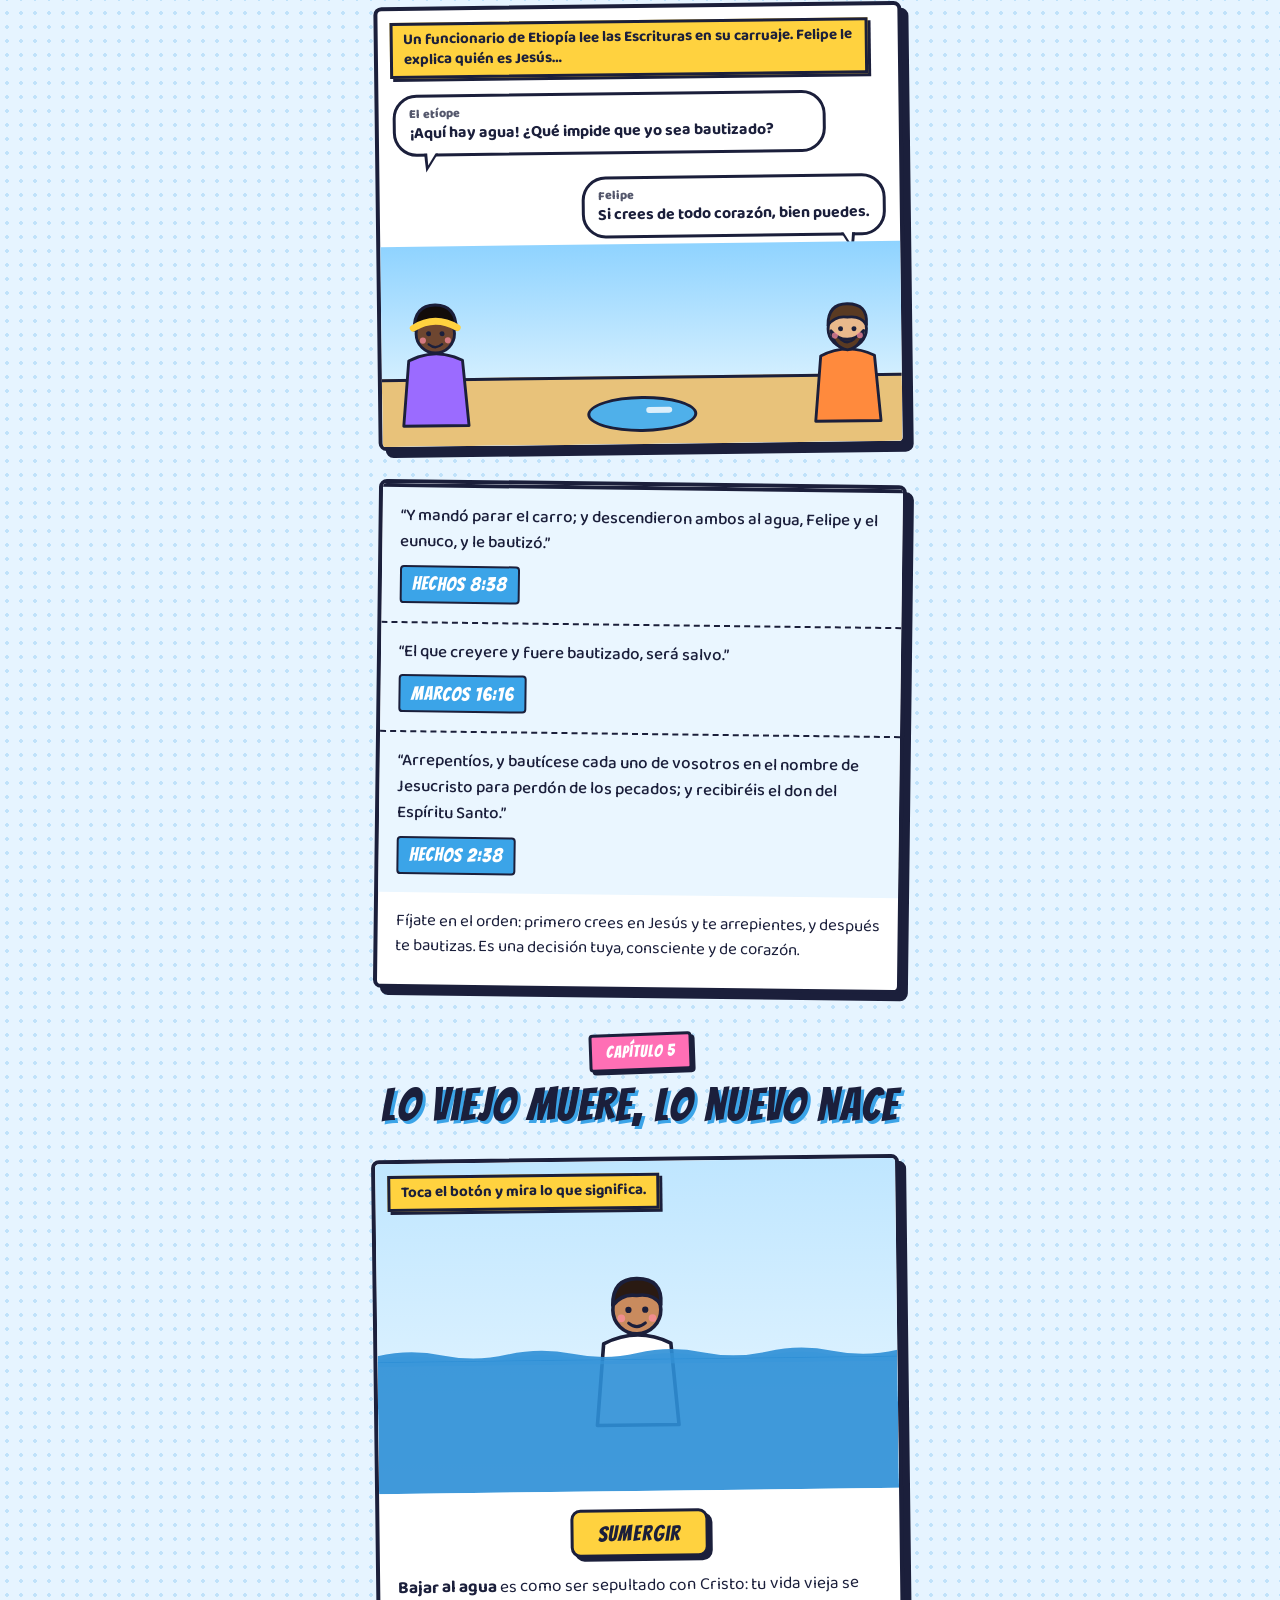
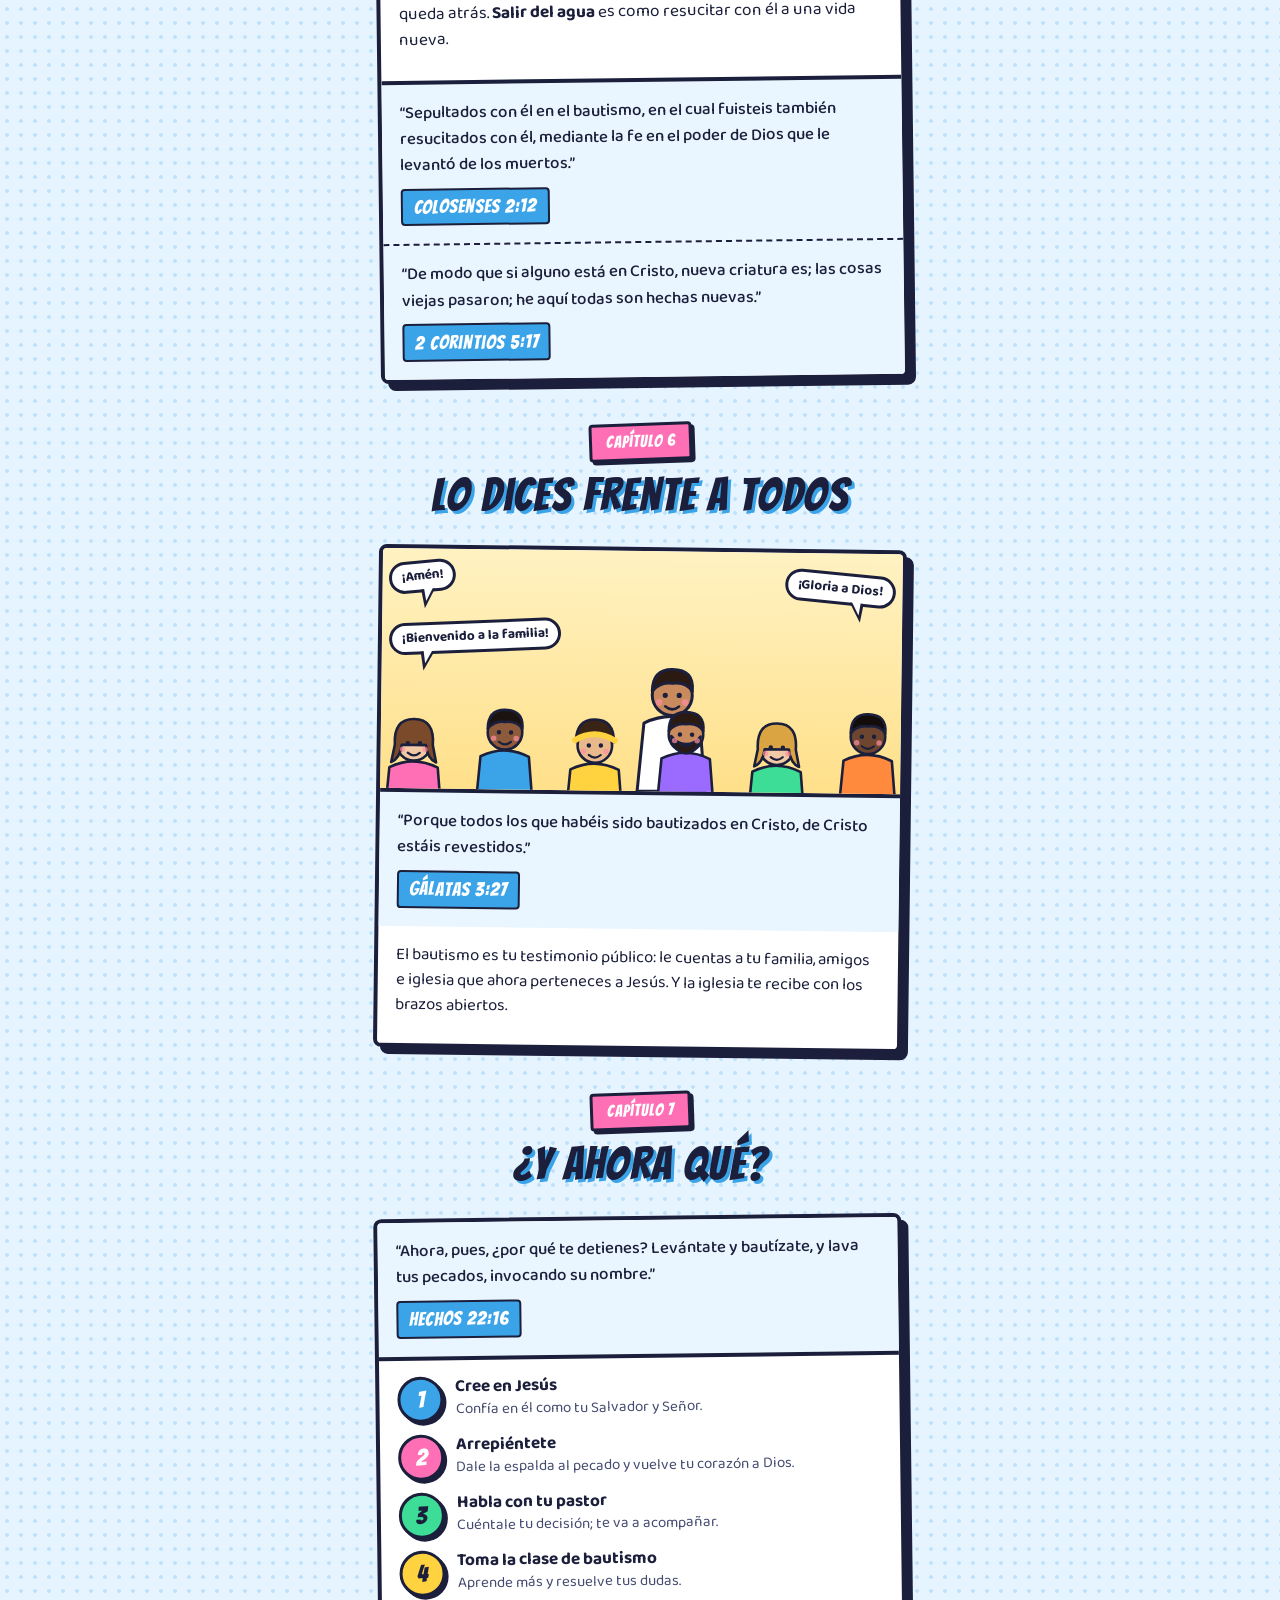
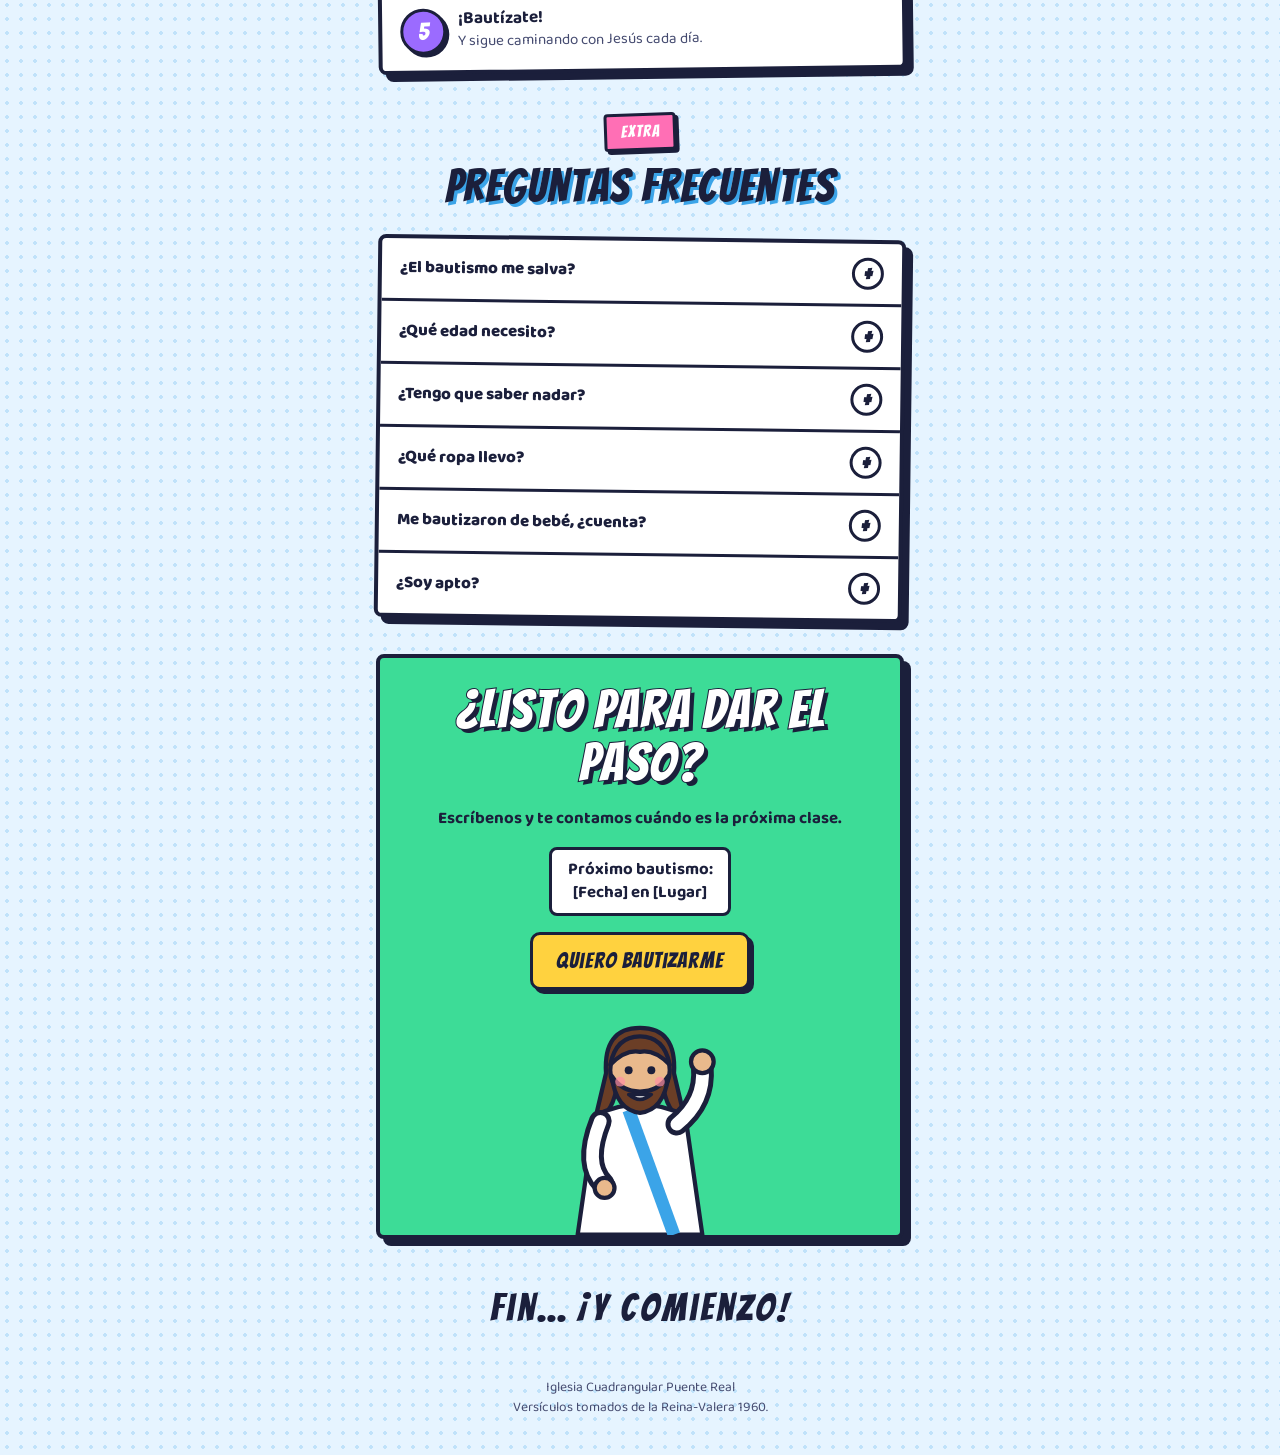
==== commit 0793689d: "Update logo image source in index.html" ====
--- a/bautismo-web/index.html
+++ b/bautismo-web/index.html
@@ -15,7 +15,7 @@
 
 <nav class="topbar" aria-label="Iglesia Cuadrangular Puente Real">
   <!-- Logos: guarda tus archivos en la carpeta img/ con estos nombres (PNG con fondo transparente, versión blanca) -->
-  <a class="logo" href="#inicio"><img src="img/iglesia2logo.png" alt="Iglesia Cuadrangular Puente Real"></a>
+  <a class="logo" href="#inicio"><img src="img/logoenblanco.png.png" alt="Iglesia Cuadrangular Puente Real"></a>
   <span class="topbar-title">El bautismo</span>
   <span class="logo"><img src="img/refa.png" alt="Logo"></span>
 </nav>
--- a/bautismo-web/css/styles.css
+++ b/bautismo-web/css/styles.css
@@ -19,7 +19,7 @@
   --muted:#BFC5EC; --dot:rgba(255,255,255,.06); --verse:#283070; color-scheme:dark;
 }
 *,*::before,*::after{box-sizing:border-box}
-html{scroll-padding-top:env(safe-area-inset-top,0px);-webkit-text-size-adjust:100%}
+html{scroll-padding-top:calc(env(safe-area-inset-top,0px) + 70px);-webkit-text-size-adjust:100%}
 body{
   margin:0;background:var(--bg);color:var(--ink);
   font-family:"Baloo 2",system-ui,-apple-system,"Segoe UI",Roboto,sans-serif;
@@ -207,13 +207,13 @@
 .center{text-align:center}
 
 /* cap 6: público */
-.crowd{height:210px;background:linear-gradient(#FFF2C2,#FFE08A)}
-.crowd .stage{position:absolute;left:50%;bottom:0;width:110px;translate:-50% 0;z-index:1}
+.crowd{height:240px;background:linear-gradient(#FFF2C2,#FFE08A)}
+.crowd .stage{position:absolute;left:56%;bottom:0;width:100px;translate:-50% 0;z-index:1}
 .crowd .heads{position:absolute;left:-10px;right:-10px;bottom:-26px;display:flex;justify-content:space-between;z-index:2}
 .crowd .heads > div{width:16%}
 .crowd .heads > div:nth-child(odd){translate:0 12px}
 .crowd .amen{position:absolute;z-index:3;font-size:.85rem;padding:.3em .7em}
-.amen.a1{left:8px;top:14px;rotate:-6deg}.amen.a2{right:8px;top:22px;rotate:5deg}.amen.a3{left:34%;top:64px;rotate:-2deg}
+.amen.a1{left:8px;top:14px;rotate:-6deg}.amen.a2{right:8px;top:22px;rotate:5deg}.amen.a3{left:8px;top:74px;max-width:34%;rotate:-3deg}
 .clap{animation:clap .5s ease-in-out infinite alternate}
 @keyframes clap{to{transform:translateY(-5px)}}
 
@@ -263,3 +263,20 @@
   .dove{transform:none}
   .rays{opacity:1}
 }
+
+/* ---------- barra superior con logos (siempre visible) ---------- */
+body::before{content:"";position:fixed;inset:0 0 auto;height:env(safe-area-inset-top,0px);z-index:31;background:#1B1F3B}
+.topbar{
+  position:sticky;top:env(safe-area-inset-top,0px);z-index:30;
+  display:flex;align-items:center;justify-content:space-between;gap:12px;
+  height:60px;padding:0 14px;background:#1B1F3B;border-bottom:4px solid var(--sun);
+}
+.topbar .logo{display:flex;align-items:center;height:100%;flex:1 1 0;min-width:0}
+.topbar .logo:last-child{justify-content:flex-end}
+.topbar img{display:block;height:40px;width:auto;max-width:96px;object-fit:contain}
+.topbar-title{flex:none;font-family:"Bangers","Impact",sans-serif;letter-spacing:.06em;font-size:1.3rem;color:#fff;
+  opacity:0;transform:translateY(6px);transition:opacity .3s,transform .3s}
+.topbar.scrolled .topbar-title{opacity:1;transform:none}
+.logo-ph{display:grid;place-items:center;width:40px;height:40px;border:2px dashed rgba(255,255,255,.6);border-radius:50%;
+  color:#fff;font-size:.65rem;font-weight:800;line-height:1}
+@media (min-width:640px){ .topbar{height:68px;padding:0 24px} .topbar img{height:46px;max-width:120px} }
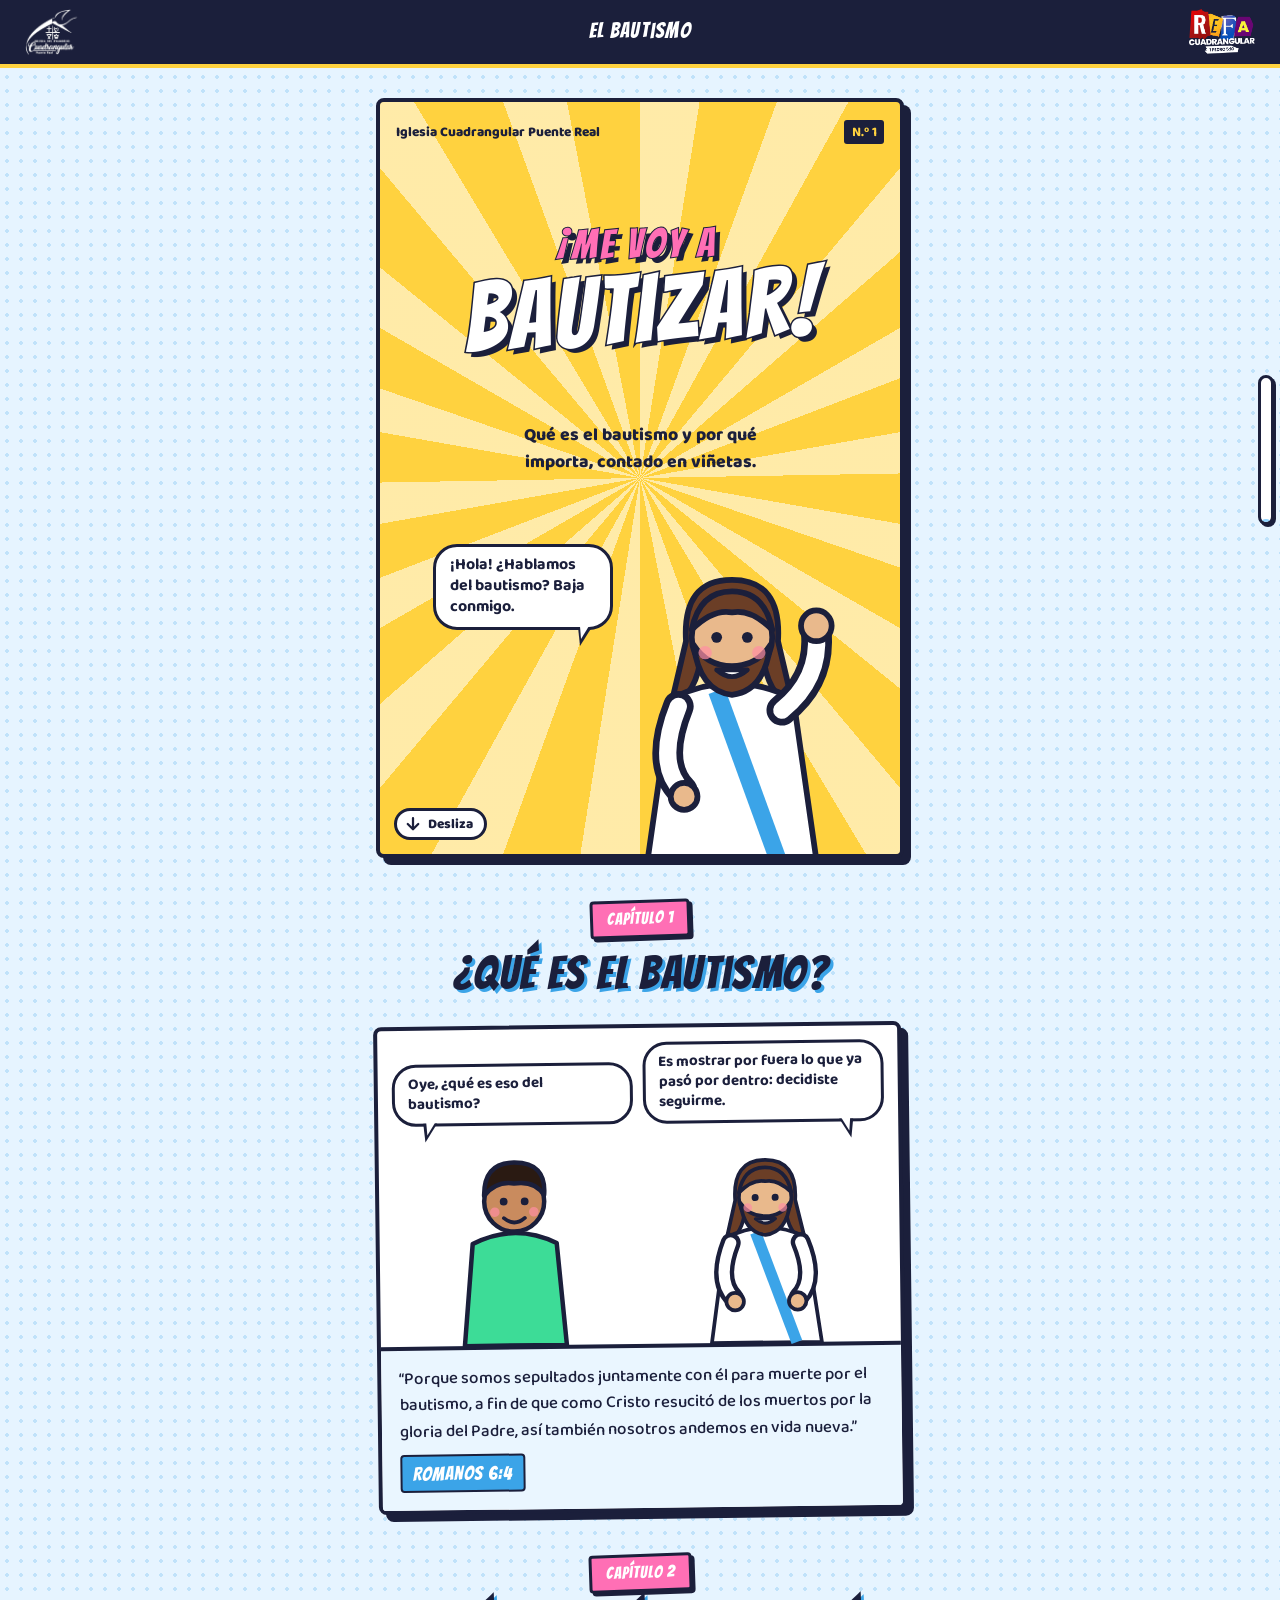
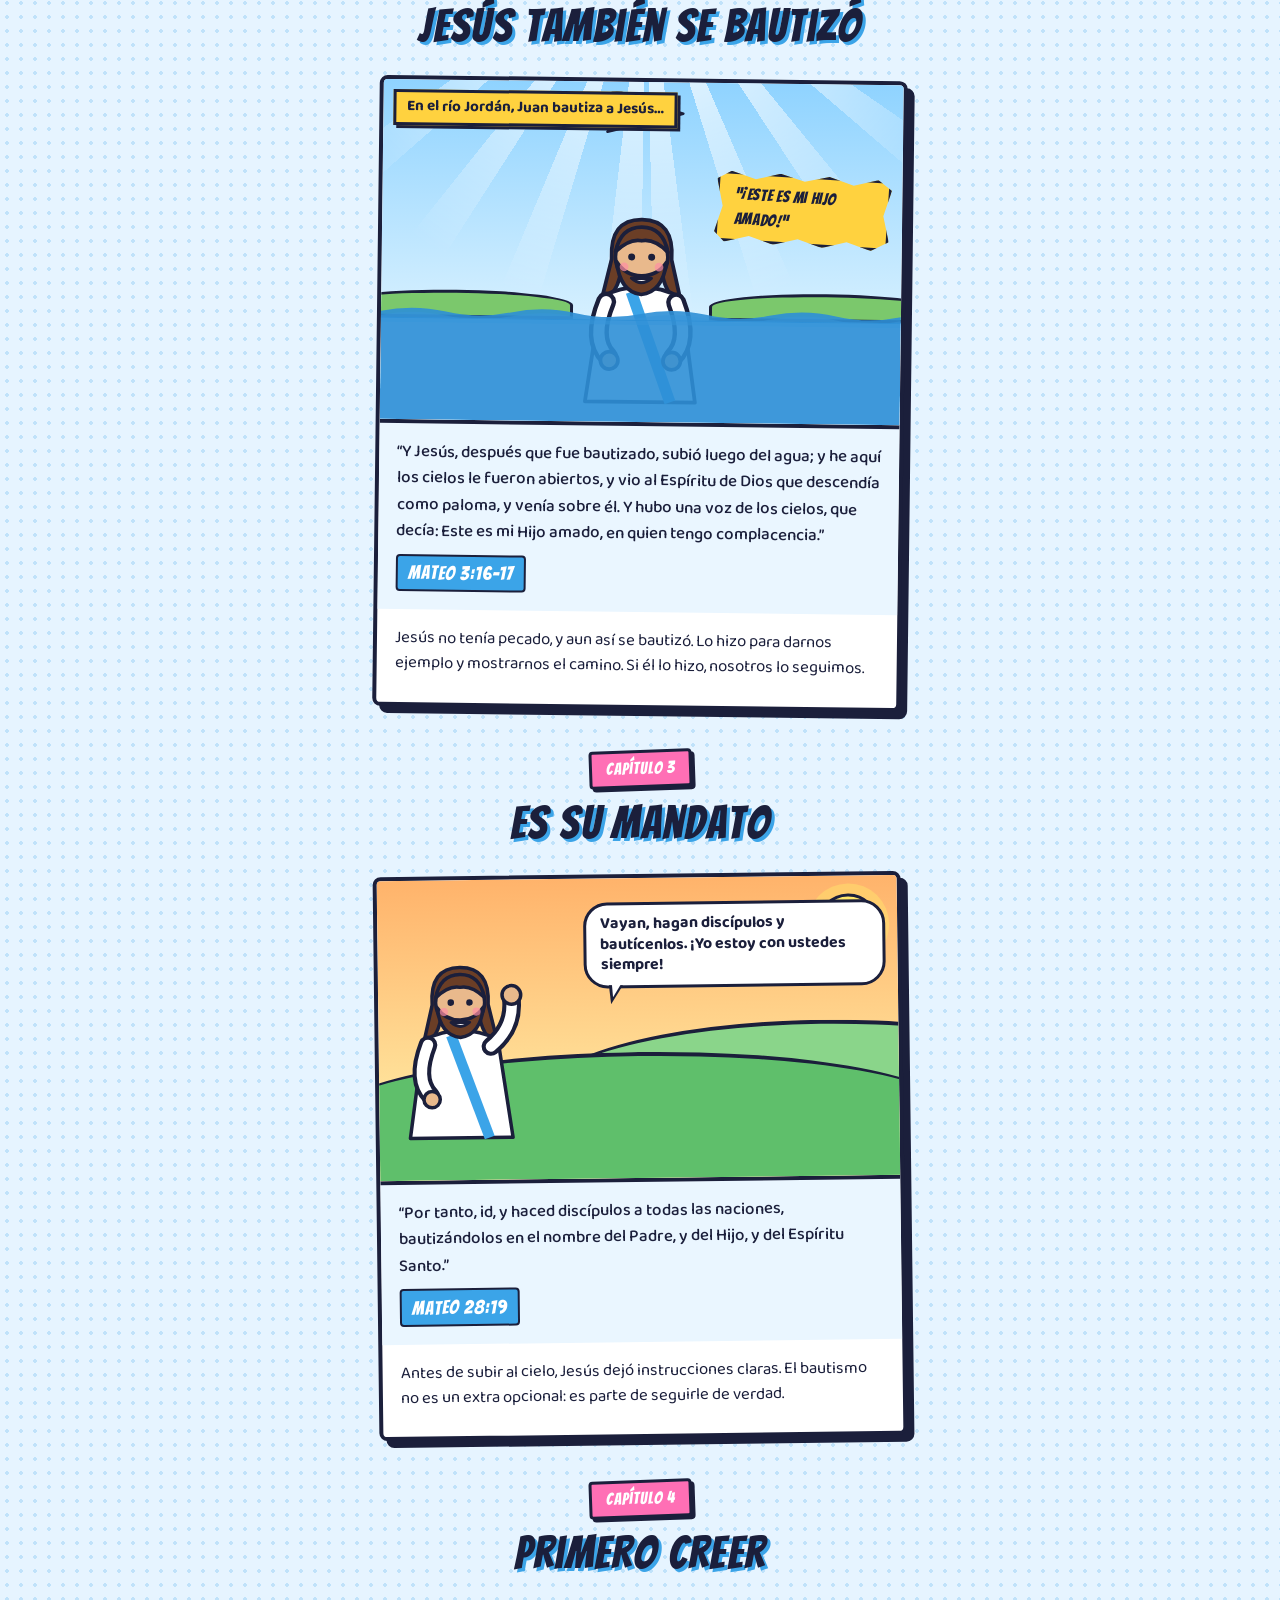
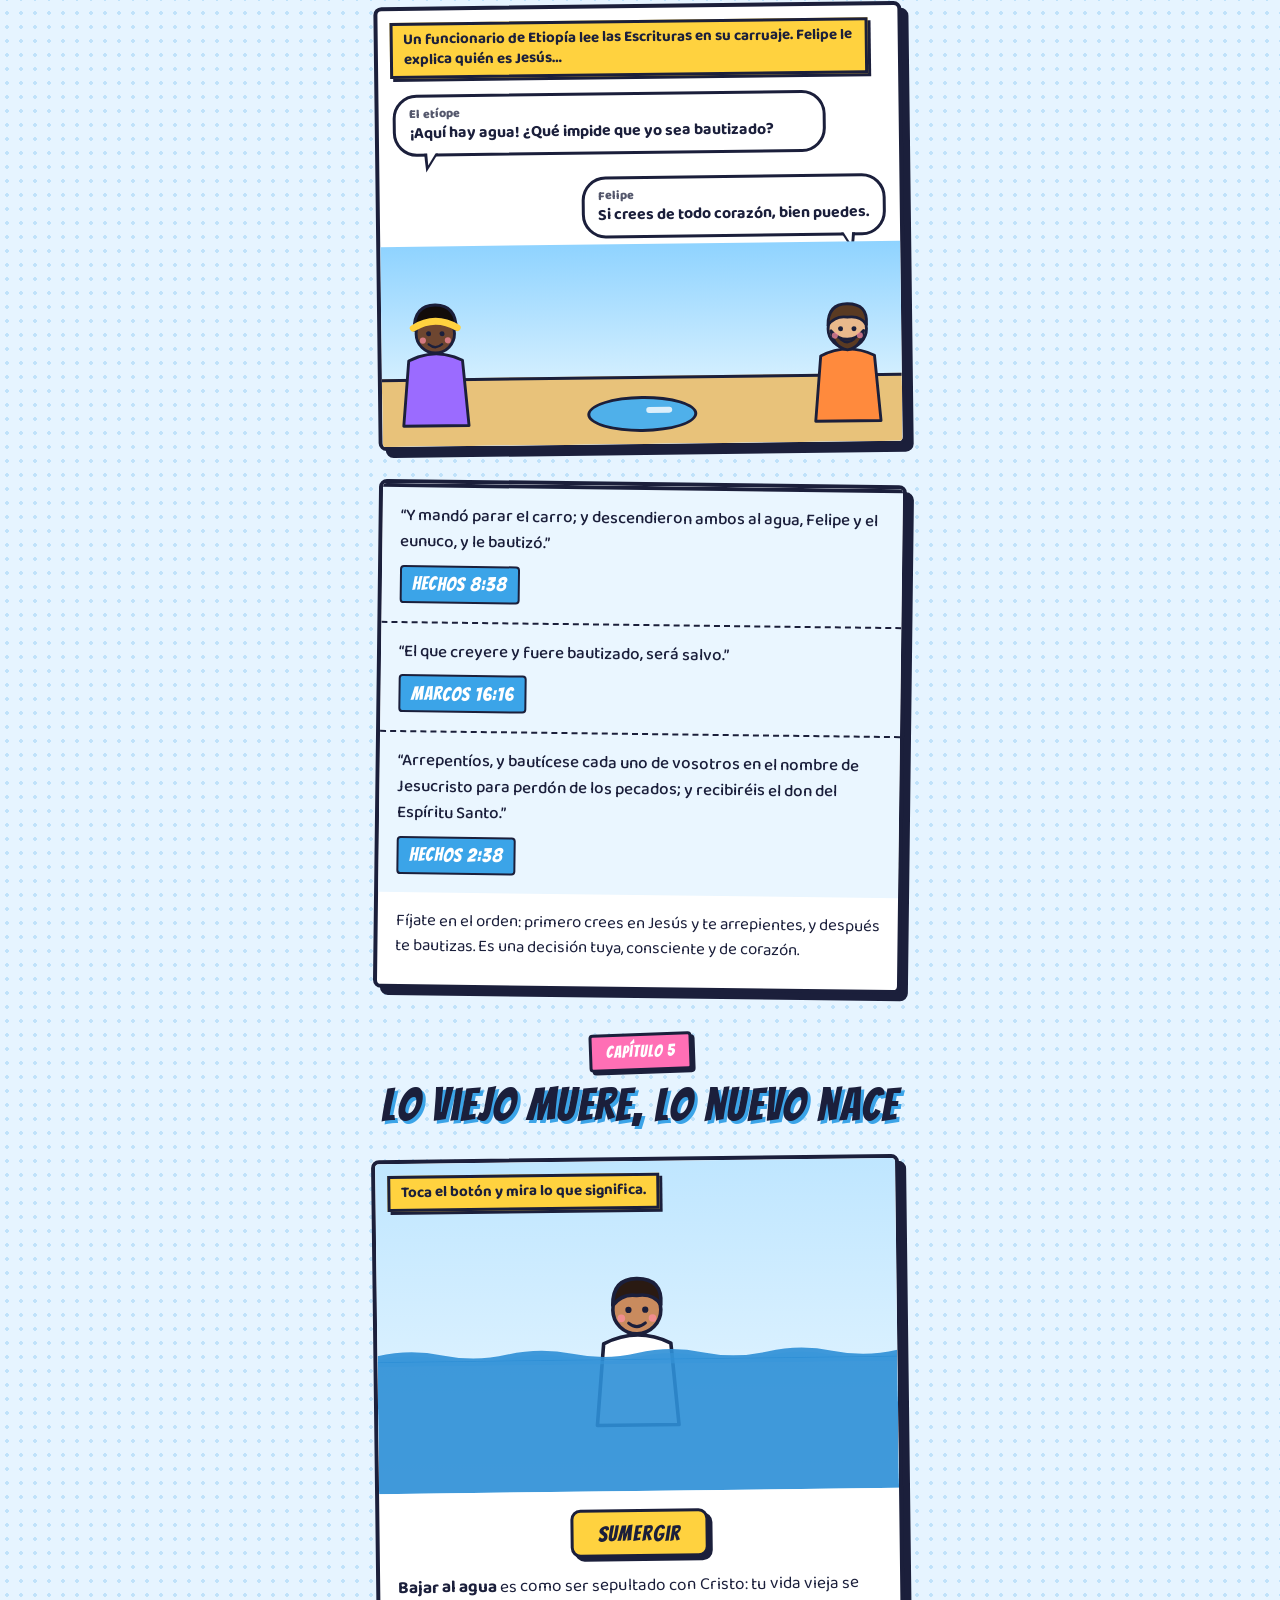
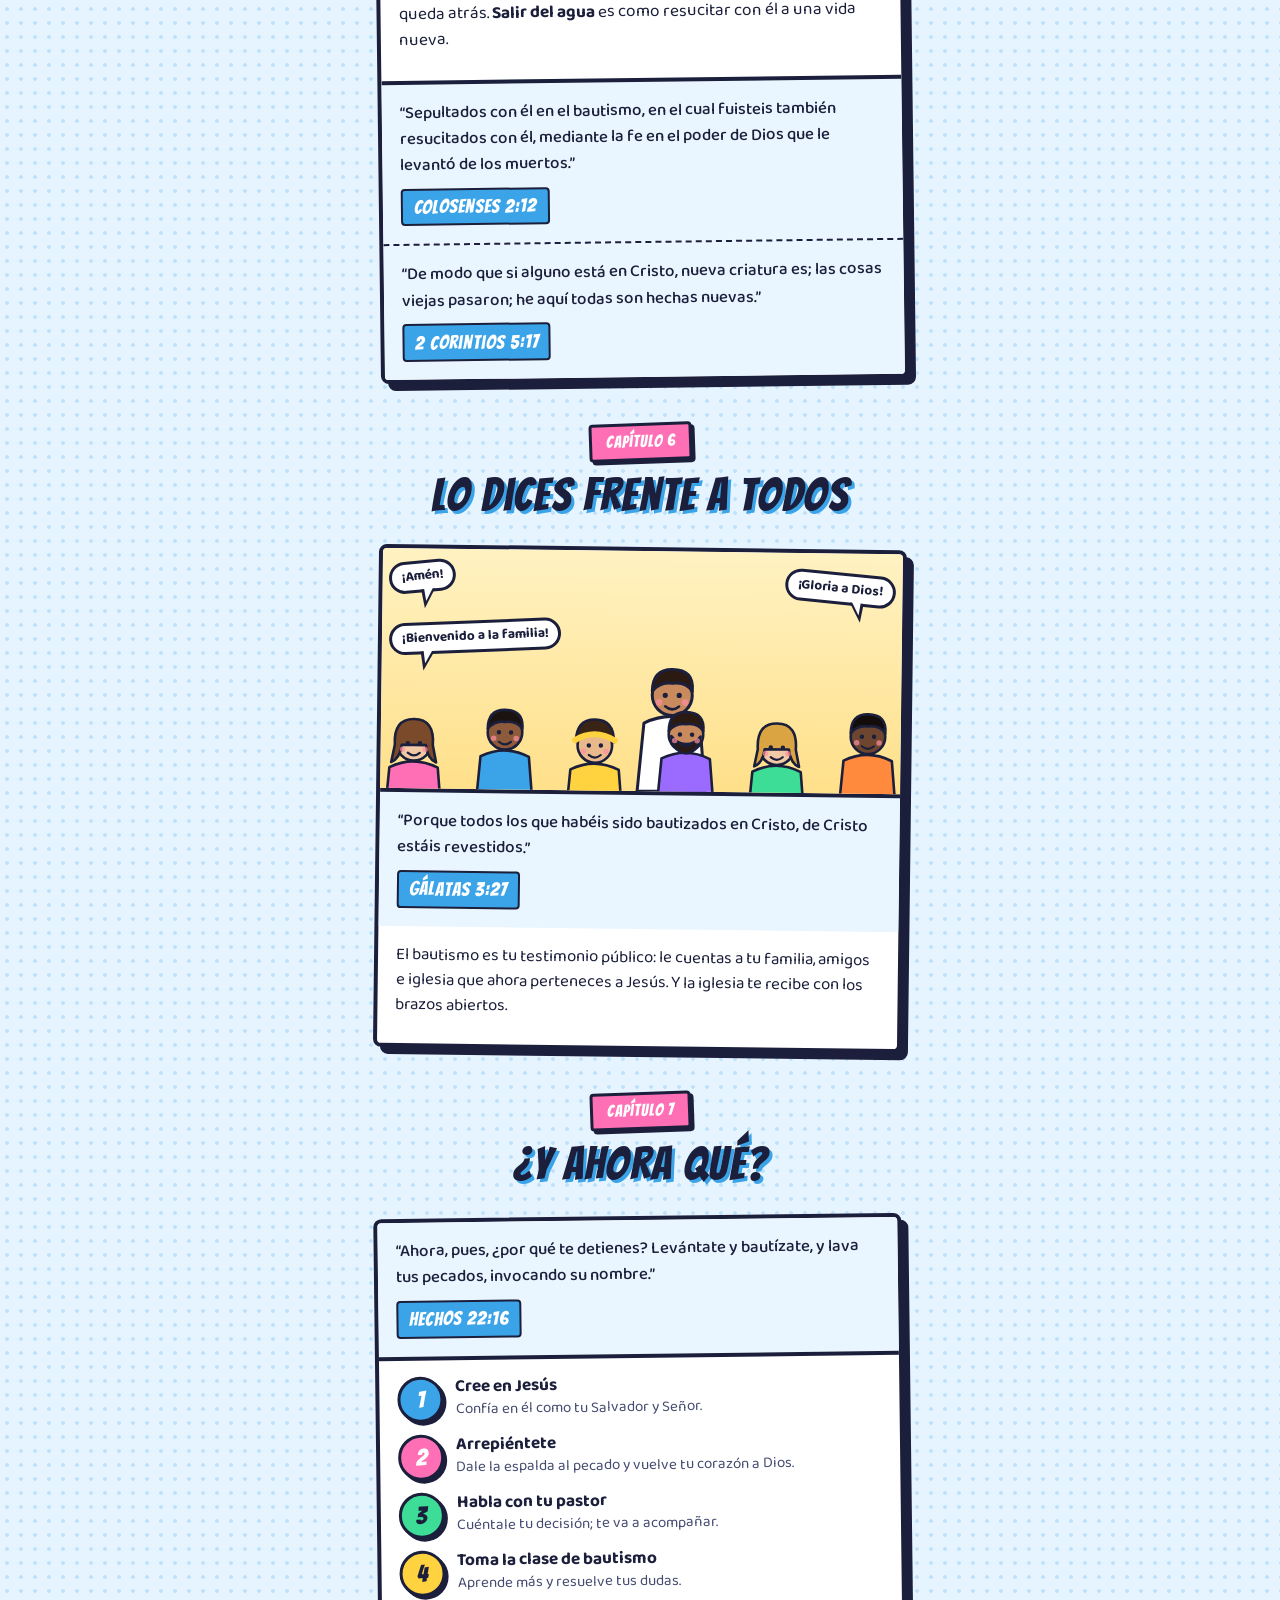
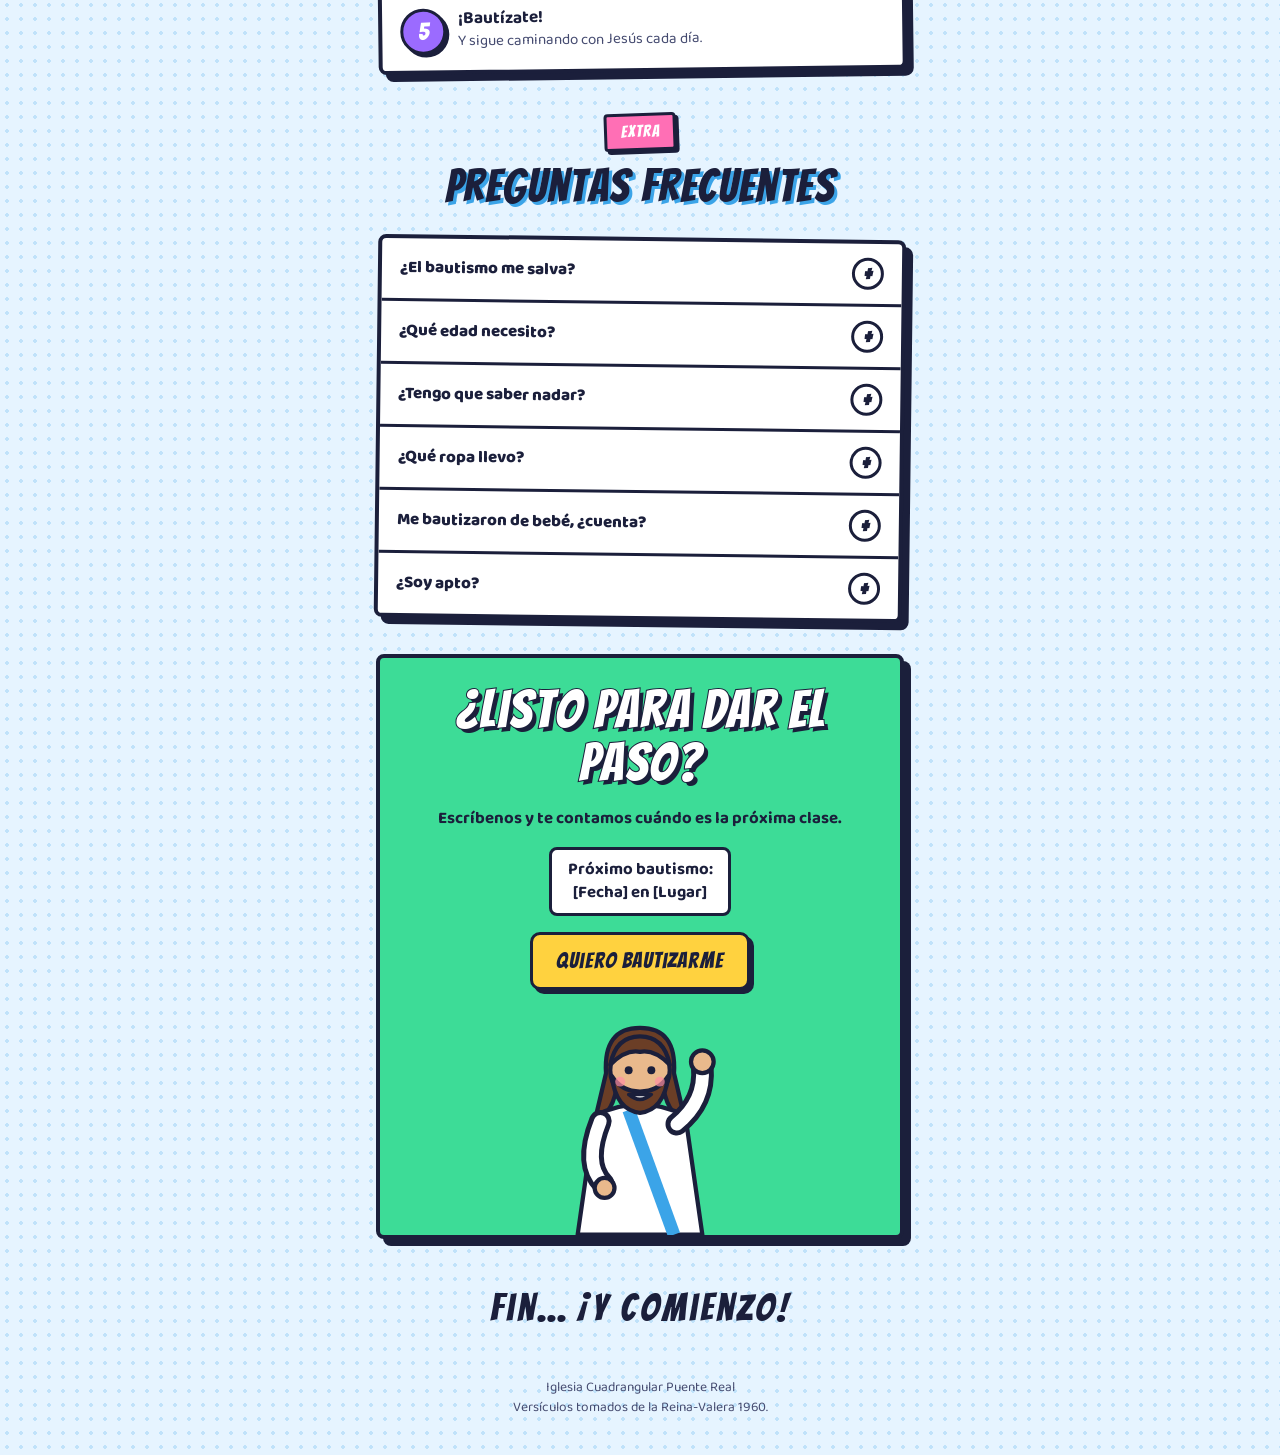
==== commit a150939a: "Update index.html" ====
--- a/bautismo-web/index.html
+++ b/bautismo-web/index.html
@@ -15,7 +15,7 @@
 
 <nav class="topbar" aria-label="Iglesia Cuadrangular Puente Real">
   <!-- Logos: guarda tus archivos en la carpeta img/ con estos nombres (PNG con fondo transparente, versión blanca) -->
-  <a class="logo" href="#inicio"><img src="img/logoenblanco.png.png" alt="Iglesia Cuadrangular Puente Real"></a>
+  <a class="logo" href="#inicio"><img src="img/logoenblanco.png" alt="Iglesia Cuadrangular Puente Real"></a>
   <span class="topbar-title">El bautismo</span>
   <span class="logo"><img src="img/refa.png" alt="Logo"></span>
 </nav>
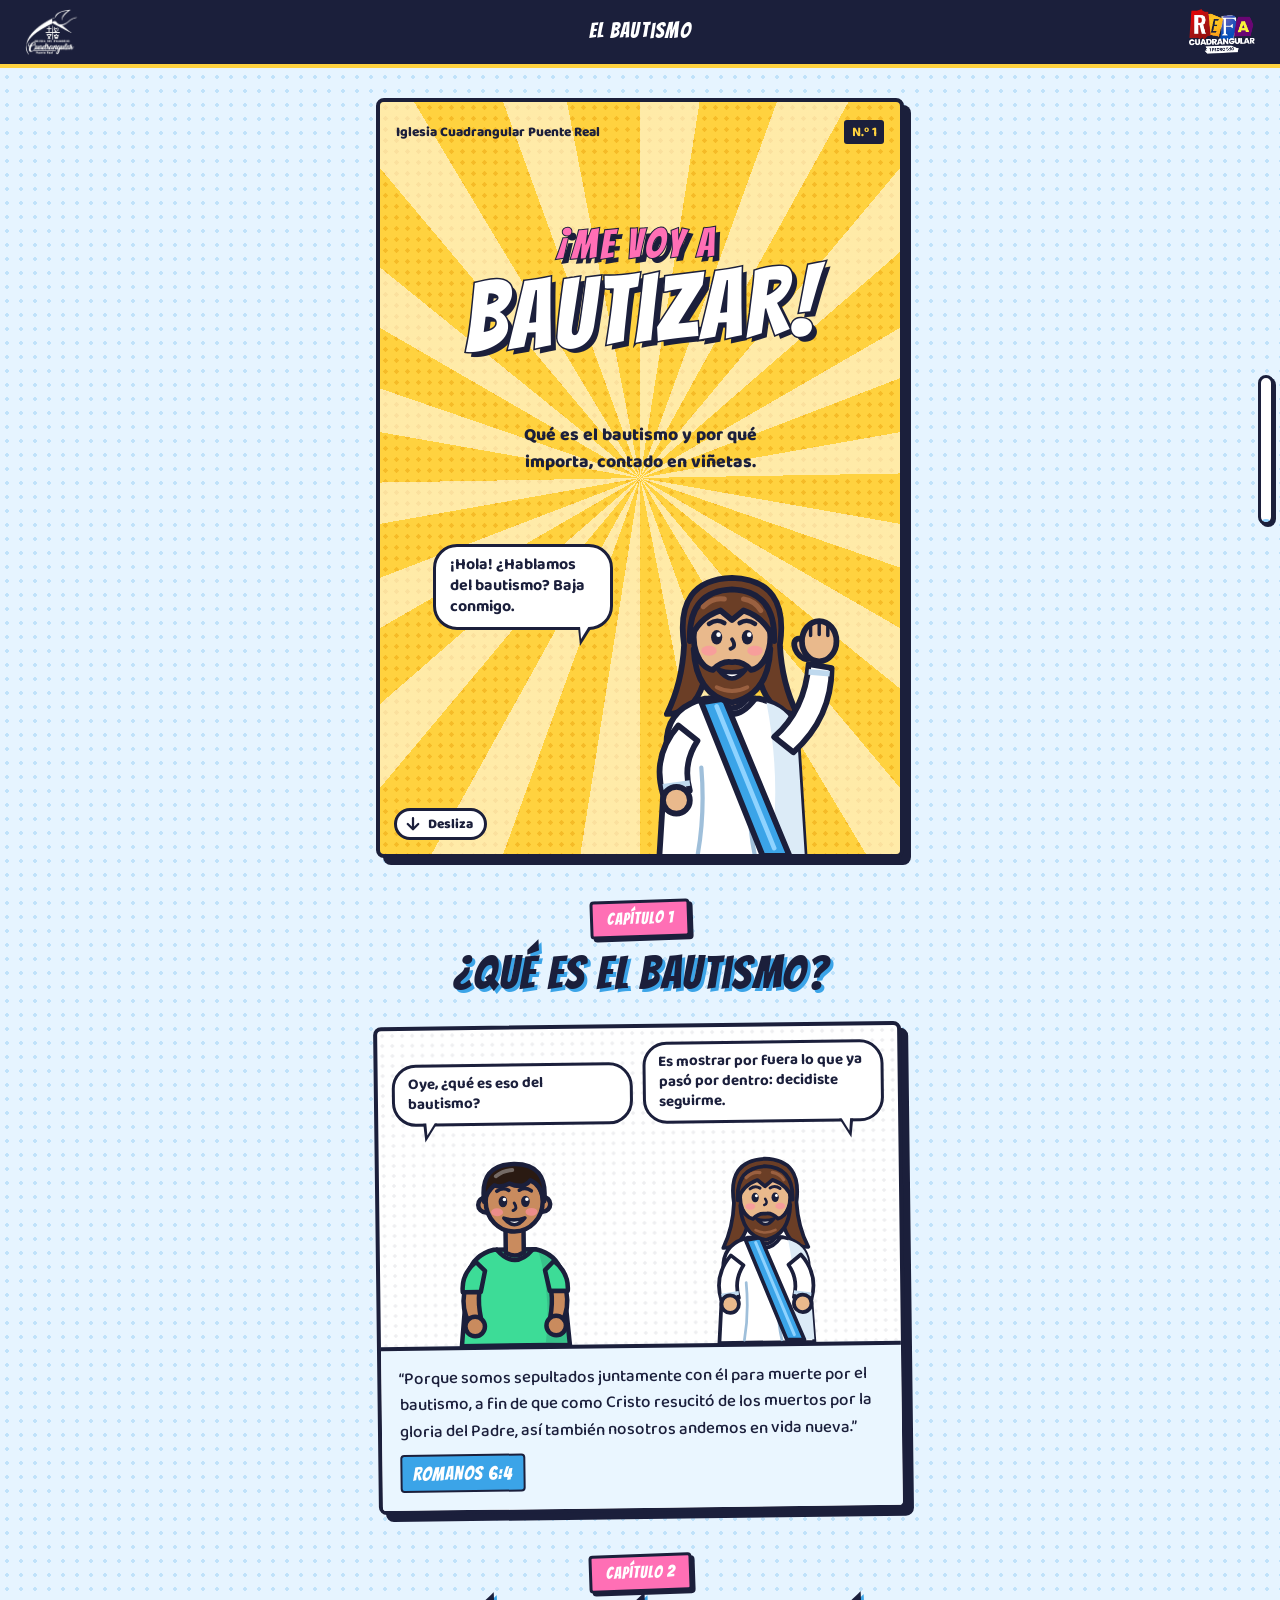
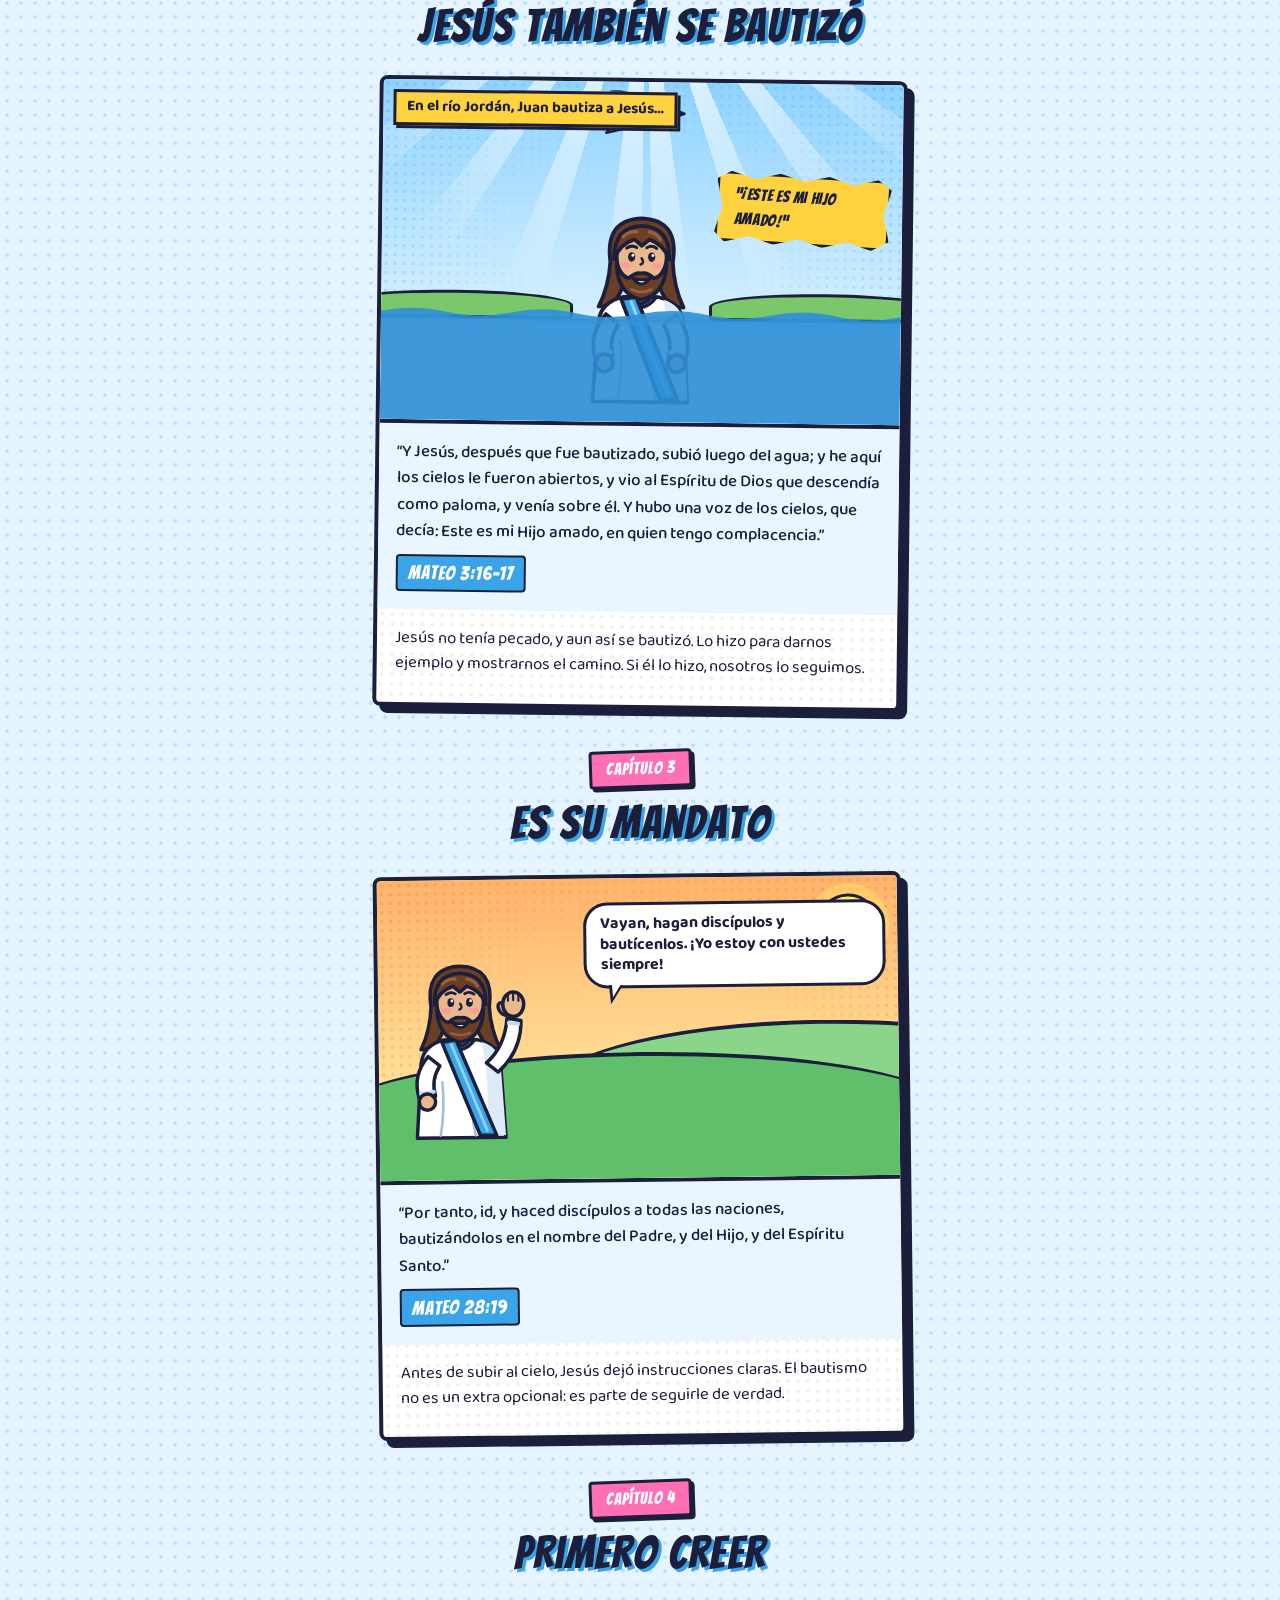
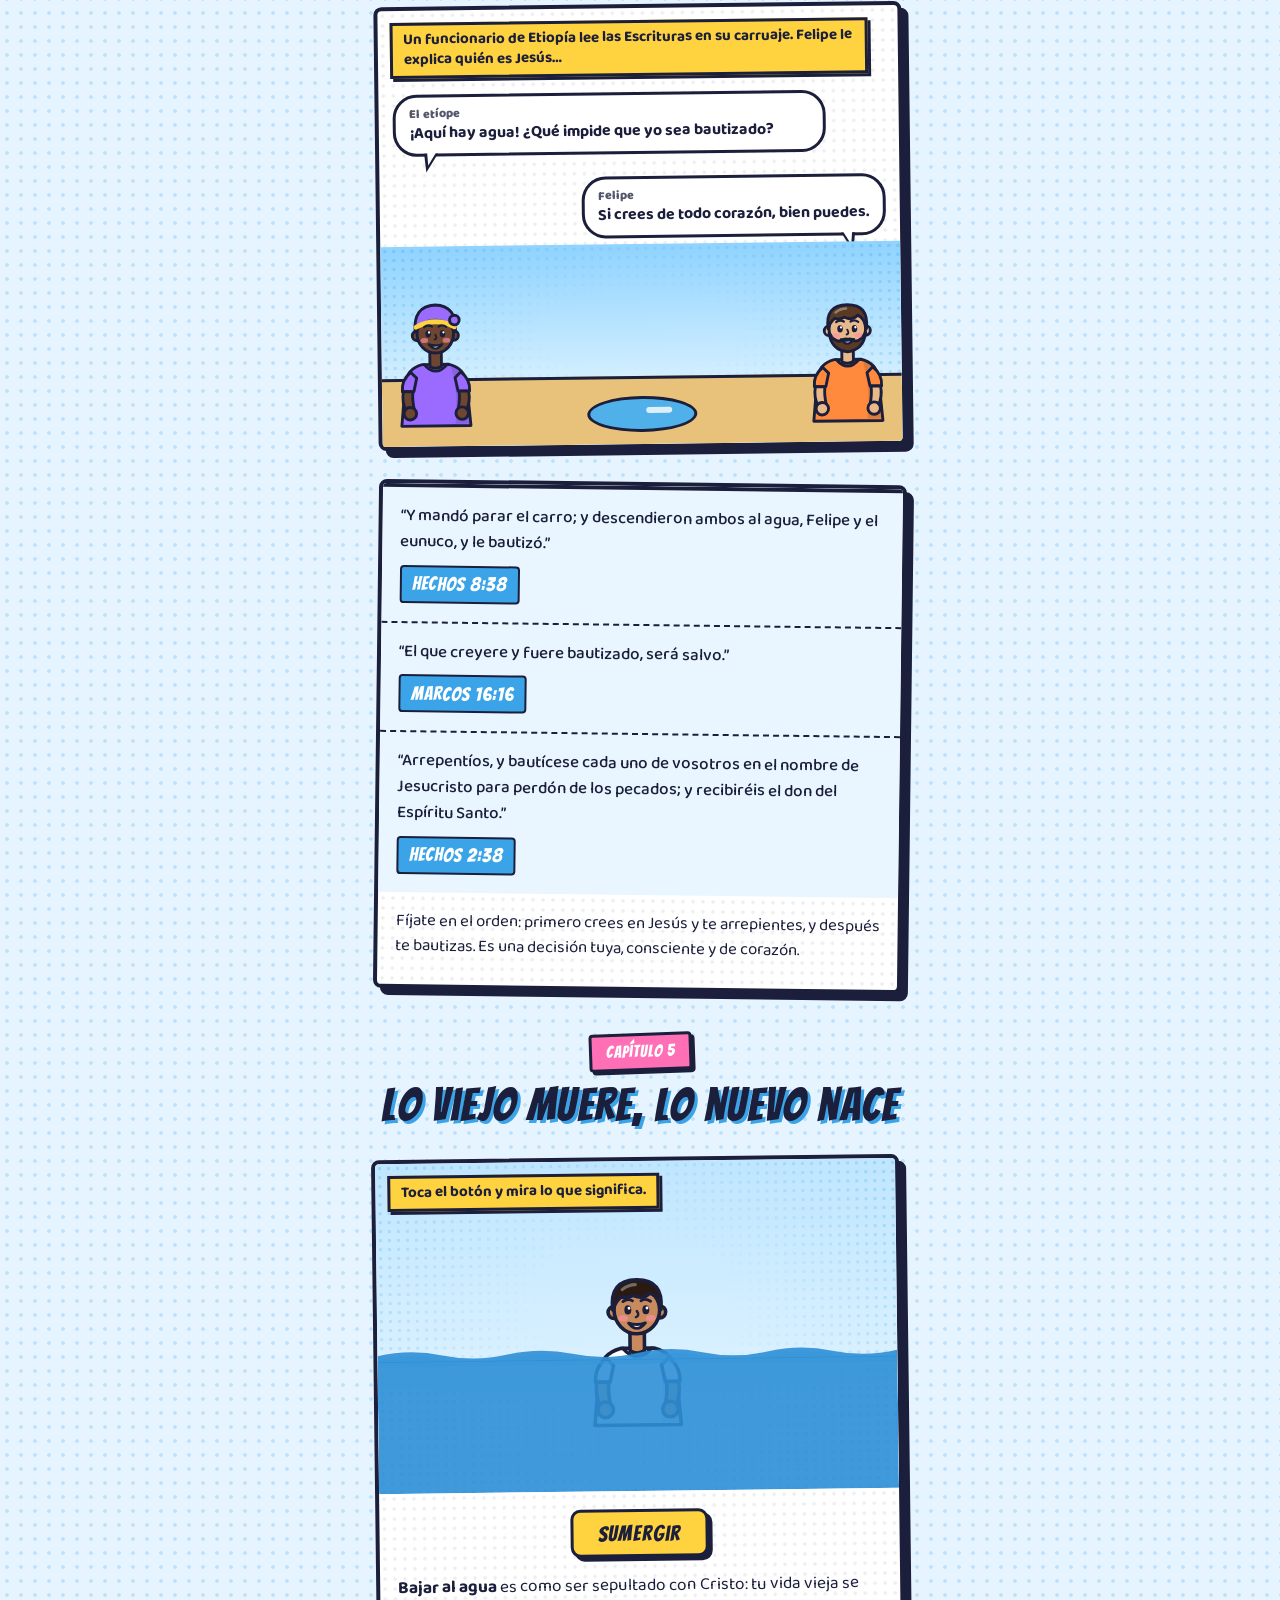
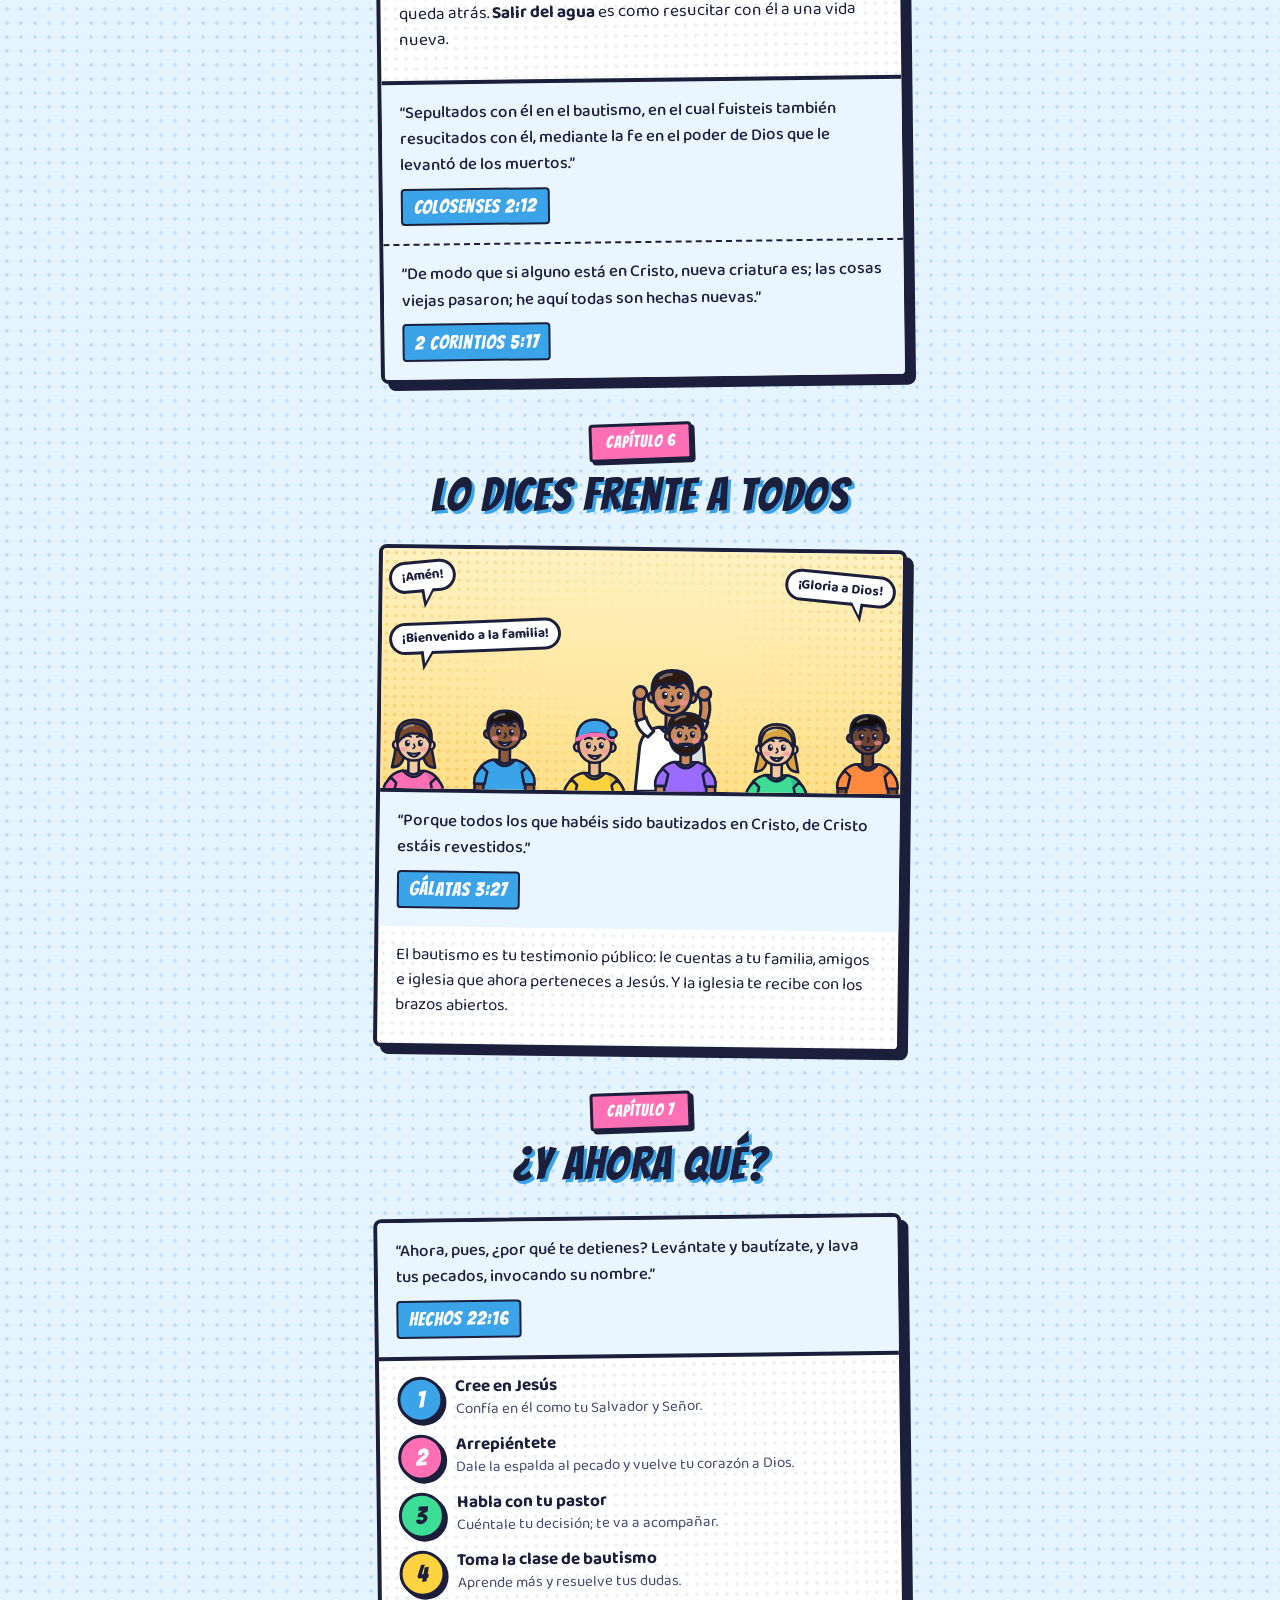
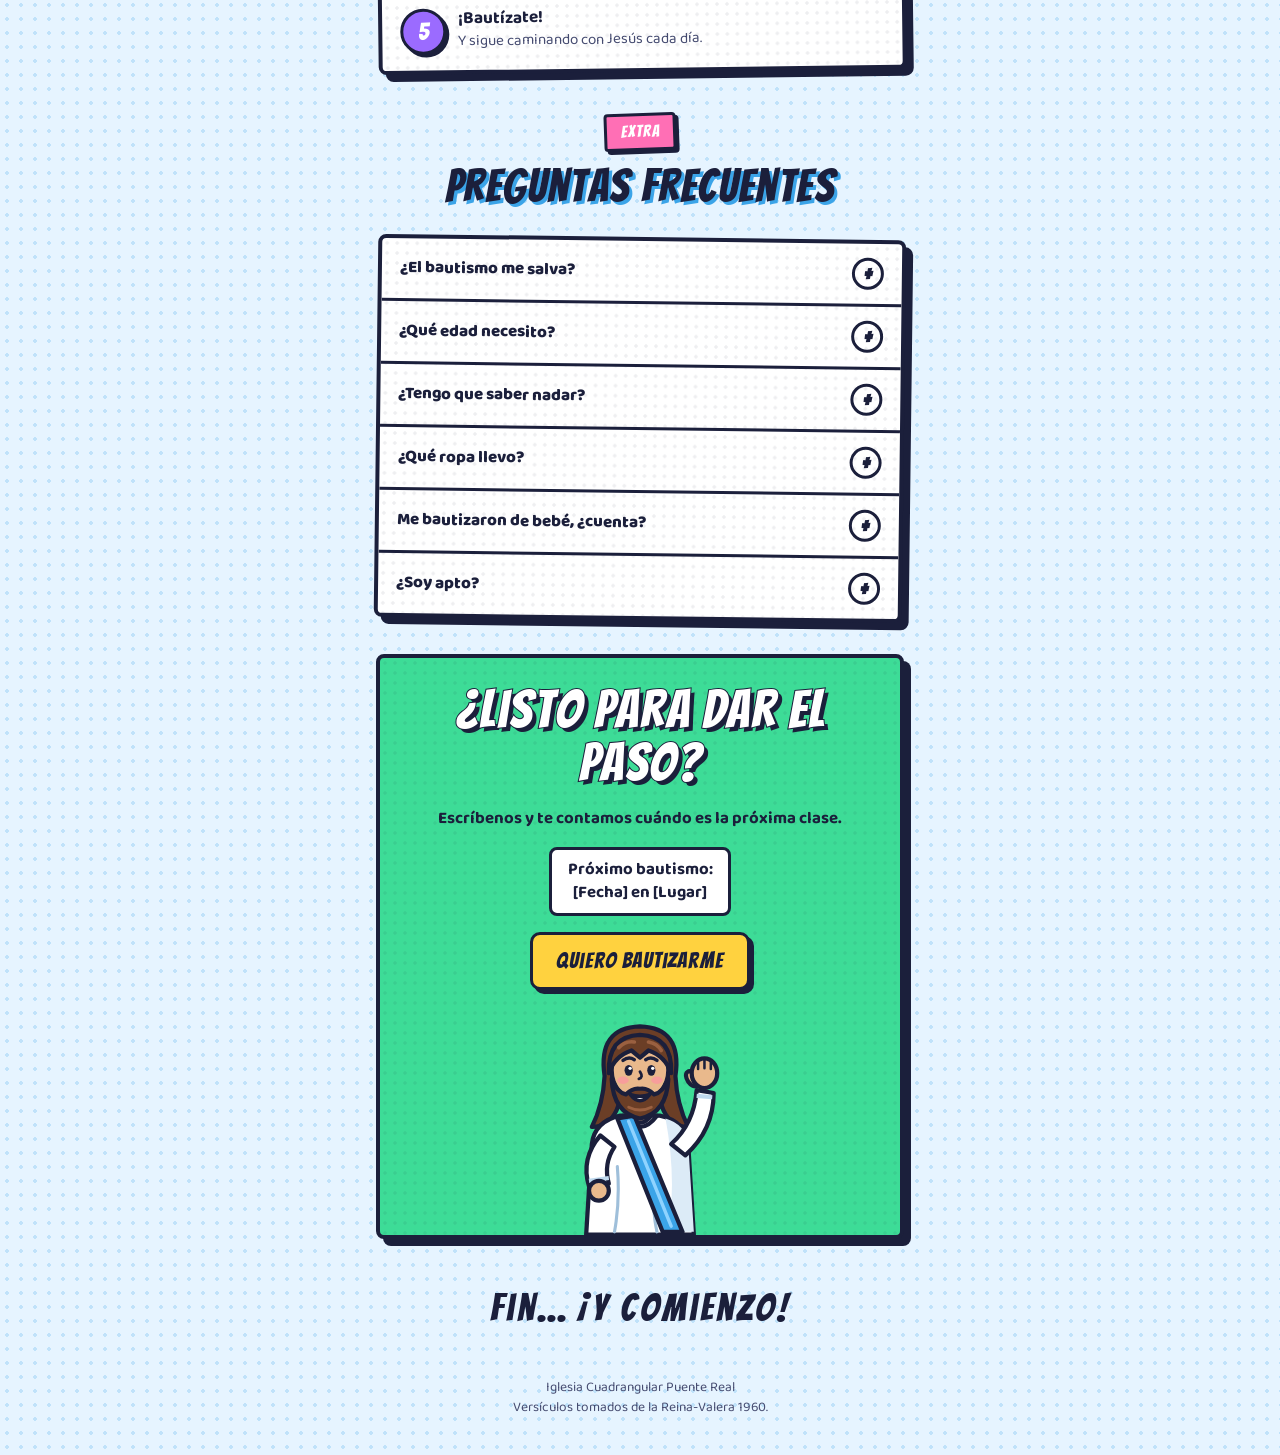
==== commit 36ea747e: "Fix HTML structure by adding missing newline" ====
--- a/bautismo-web/index.html
+++ b/bautismo-web/index.html
@@ -93,6 +93,7 @@
       <blockquote>“Por tanto, id, y haced discípulos a todas las naciones, bautizándolos en el nombre del Padre, y del Hijo, y del Espíritu Santo.”</blockquote>
       <cite>Mateo 28:19</cite>
     </div>
+    
     <div class="pad"><p>Antes de subir al cielo, Jesús dejó instrucciones claras. El bautismo no es un extra opcional: es parte de seguirle de verdad.</p></div>
   </section>
 
--- a/bautismo-web/css/styles.css
+++ b/bautismo-web/css/styles.css
@@ -280,3 +280,34 @@
 .logo-ph{display:grid;place-items:center;width:40px;height:40px;border:2px dashed rgba(255,255,255,.6);border-radius:50%;
   color:#fff;font-size:.65rem;font-weight:800;line-height:1}
 @media (min-width:640px){ .topbar{height:68px;padding:0 24px} .topbar img{height:46px;max-width:120px} }
+/* ---------- puntos de semitono (halftone) en las viñetas ---------- */
+:root{ --ht-paper: rgba(27,31,59,.075) }
+@media (prefers-color-scheme:dark){ :root:not([data-theme="light"]){ --ht-paper: rgba(255,255,255,.06) } }
+:root[data-theme="dark"]{ --ht-paper: rgba(255,255,255,.06) }
+
+.panel{
+  background-image: radial-gradient(var(--ht-paper) 1.5px, transparent 1.8px);
+  background-size: 10px 10px;
+}
+/* los versículos quedan lisos para leerse mejor */
+.verse{ background-image:none }
+
+/* escenas ilustradas: puntos más marcados que se desvanecen hacia el centro */
+.scene::before{
+  content:""; position:absolute; inset:0; z-index:0; pointer-events:none;
+  background-image: radial-gradient(var(--ht, rgba(59,164,232,.28)) 1.7px, transparent 2px);
+  background-size: 9px 9px;
+  -webkit-mask-image: radial-gradient(ellipse at 50% 45%, transparent 25%, #000 85%);
+          mask-image: radial-gradient(ellipse at 50% 45%, transparent 25%, #000 85%);
+}
+.sky   { --ht: rgba(59,164,232,.30) }
+.dusk  { --ht: rgba(232,110,40,.28) }
+.dunk  { --ht: rgba(59,164,232,.26) }
+.crowd { --ht: rgba(230,150,0,.32) }
+/* portada: puntos bajo los rayos */
+.cover{
+  background-color: var(--sun);
+  background-image: radial-gradient(rgba(230,150,0,.38) 2px, transparent 2.3px);
+  background-size: 11px 11px;
+  
+}
